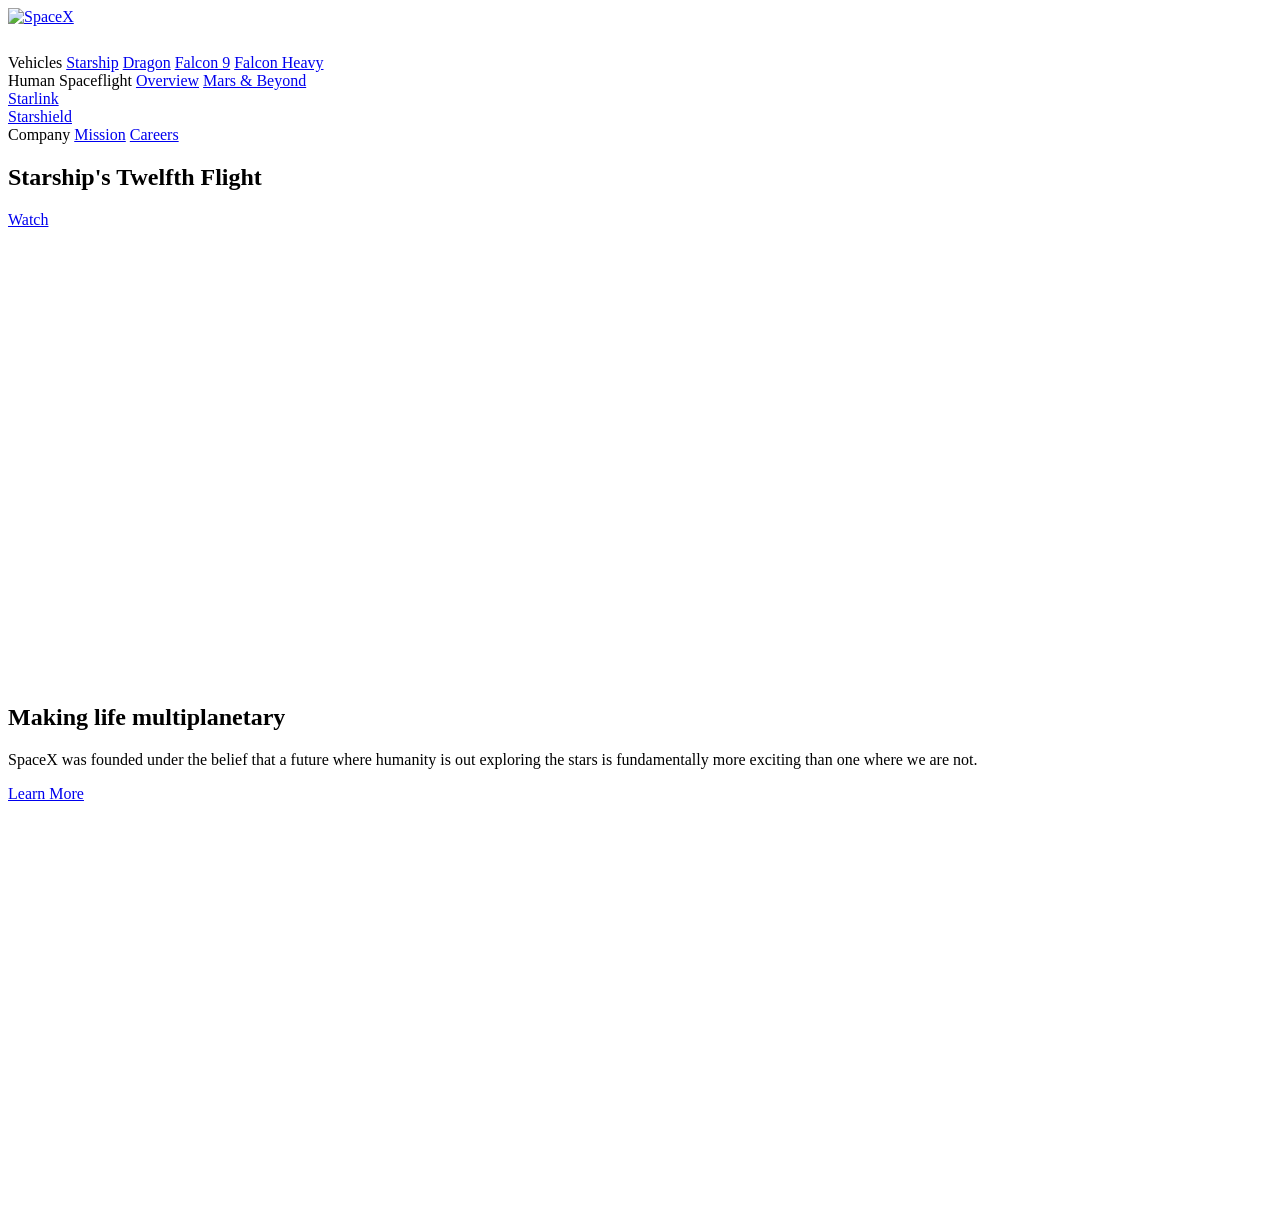
==== index.html @ 44a32586 "Make hero media full-bleed backgrounds; fix HTML structure" ====
<!DOCTYPE html>
<html lang="en">
<head>
    <meta charset="UTF-8">
    <meta name="viewport" content="width=device-width, initial-scale=1.0">
    <title>SpaceX</title>
    <!-- Linking official SpaceX CSS -->
    <link rel="stylesheet" href="https://www.spacex.com/styles.7beb78571ac01494.css">
    <style>
      /* Make section media act as full-bleed backgrounds */
      .section{ position:relative; overflow:hidden; min-height:60vh; display:block; }
      .video-wrapper, .image-wrapper{ position:absolute; inset:0; z-index:0; display:block; }
      .video-wrapper video, .image-wrapper img{ width:100%; height:100%; object-fit:cover; display:block; }
      .section-inner{ position:relative; z-index:1; }
    </style>
</head>
<body><!-- Main Overlay Navigation -->
<nav class="black-overlay">
  <div class="top-bar">
    <div class="spacex-logo">
      <a href="/"><img src="https://www.spacex.com/assets/images/logo_white.png" width="147" alt="SpaceX"></a>
    </div>
    <!-- Close Button -->
    <div class="header-button">
      <svg width="24" height="24" viewBox="0 0 24 24" fill="white"><path d="m256-200-56-56 224-224-224-224 56-56 224 224 224-224 56 56-224 224 224 224-56 56-224-224-224 224Z" transform="scale(0.025)"/></svg>
    </div>
  </div>

  <div class="nav-links">
    <!-- Vehicles Group -->
    <div class="nav-group">
      <span class="group-title">Vehicles</span>
      <a href="/vehicles/starship/">Starship</a>
      <a href="/vehicles/dragon/">Dragon</a>
      <a href="/vehicles/falcon-9/">Falcon 9</a>
      <a href="/vehicles/falcon-heavy/">Falcon Heavy</a>
    </div>

    <!-- Human Spaceflight Group -->
    <div class="nav-group">
      <span class="group-title">Human Spaceflight</span>
      <a href="/humanspaceflight/overview/">Overview</a>
      <a href="/humanspaceflight/mars/">Mars & Beyond</a>
    </div>

    <!-- Other Links -->
    <div class="menu-header"><a href="https://starlink.com">Starlink</a></div>
    <div class="menu-header"><a href="/starshield">Starshield</a></div>
    
    <!-- Company Group -->
    <div class="nav-group">
      <span class="group-title">Company</span>
      <a href="/mission/">Mission</a>
      <a href="/careers/">Careers</a>
    </div>
  </div>
</nav>

<div class="app-background">
    <app-root>
        <!-- Hero Section 1: Starship -->
        <div class="section">
            <span class="video-wrapper full-video">
                <video autoplay loop muted playsinline src="https://sxcontent9668.azureedge.us/cms-assets/assets/20260522_Starship_Flight12_web1920_v2_71d68b5ee9.mp4"></video>
            </span>
            <div class="section-inner">
                <div class="inner-left-bottom">
                    <h2 class="reveal-header">Starship's Twelfth Flight</h2>
                    <div class="reveal-button">
                        <a class="btn" href="/launches/">
                            <span class="hover"></span>
                            <span class="text">Watch</span>
                        </a>
                    </div>
                </div>
            </div>
        </div>

        <!-- Hero Section 2: Multiplanetary (Inspected uid 591) -->
        <div id="section-0" class="section">
            <span class="video-wrapper full-video">
                <video autoplay loop muted playsinline src="https://sxcontent9668.azureedge.us/cms-assets/assets/Mars_Rotation_Web_HB_d96299f9de.mp4"></video>
            </span>
            <div class="section-inner">
                <div class="hero inner-left-bottom">
                    <h2 class="reveal-header">Making life multiplanetary</h2>
                    <p class="reveal-subheader">SpaceX was founded under the belief that a future where humanity is out exploring the stars is fundamentally more exciting than one where we are not.</p>
                    <div class="reveal-button">
                        <a class="btn" href="/human-spaceflight/mars/">
                            <span class="hover"></span>
                            <span class="text">Learn More</span>
                        </a>
                    </div>
                </div>
            </div>
        </div>
    </app-root>
    </app-root>
    </div>
    </body>
</html>
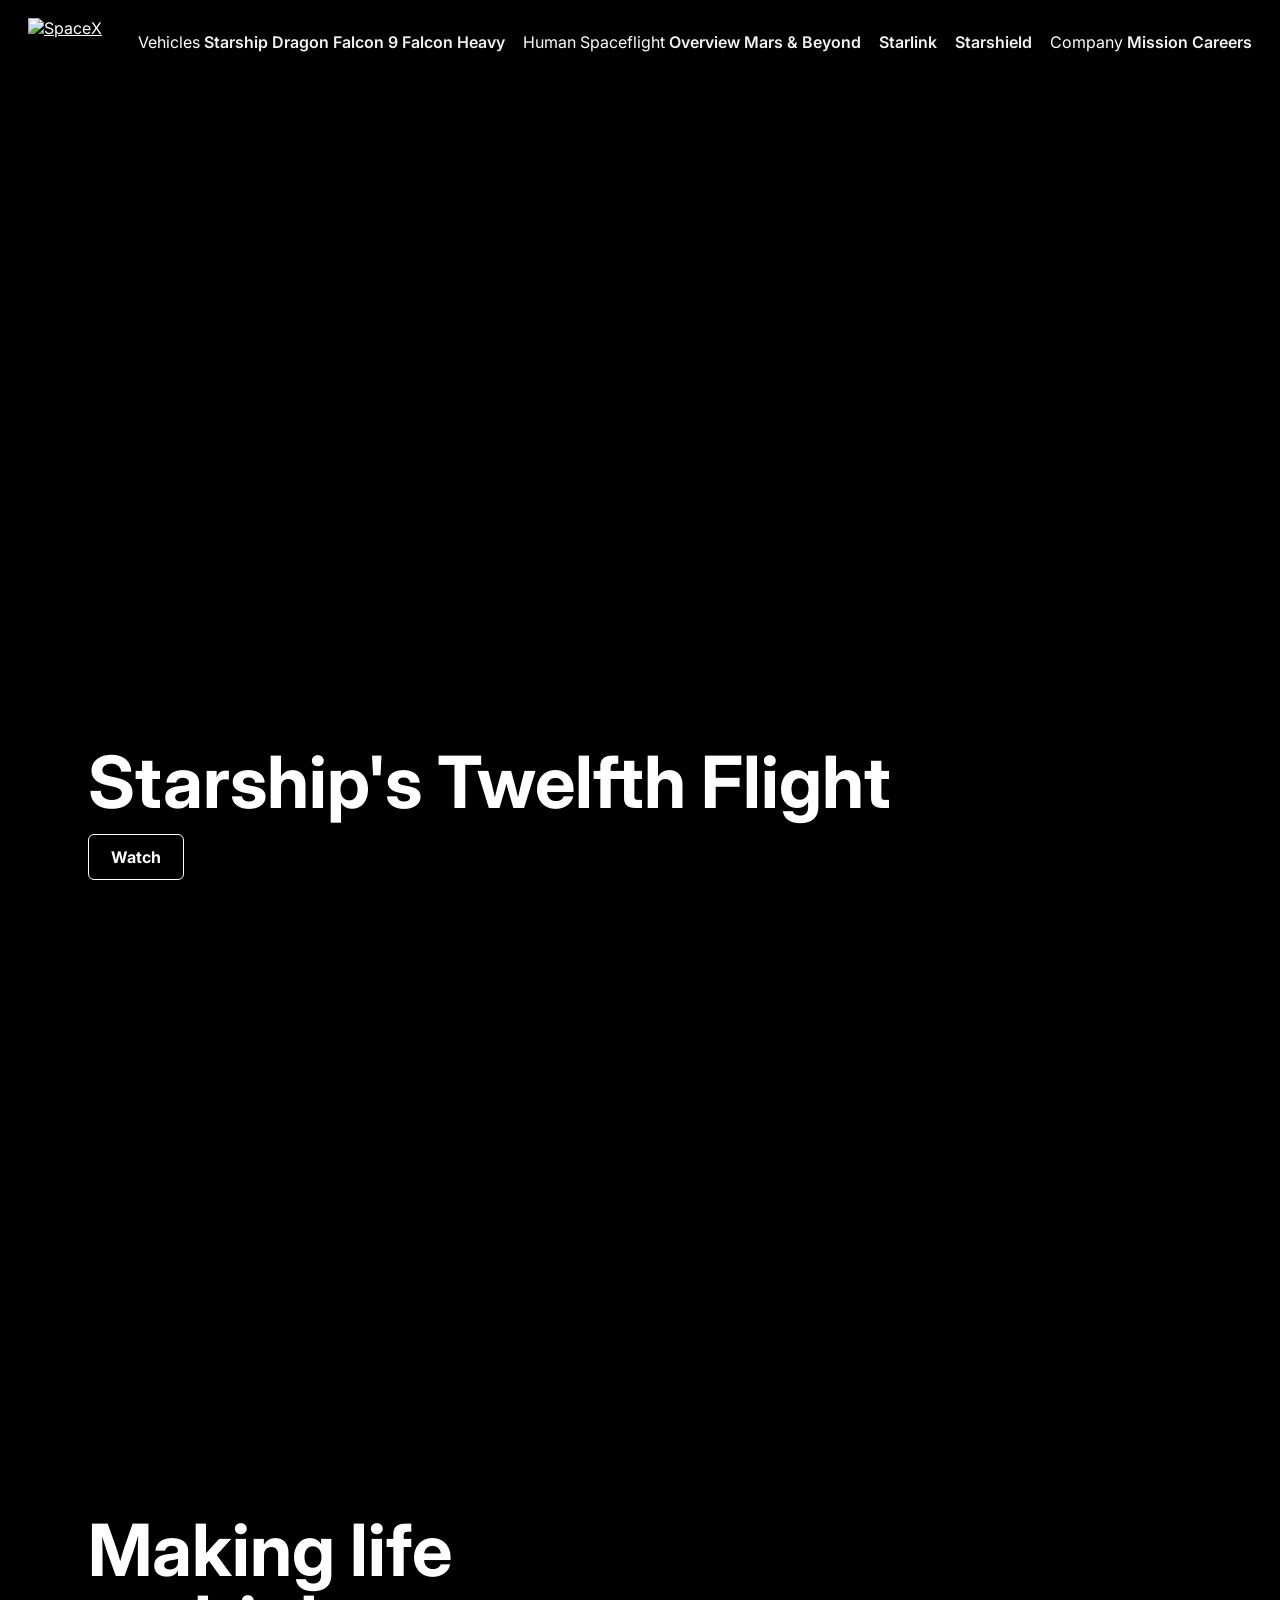
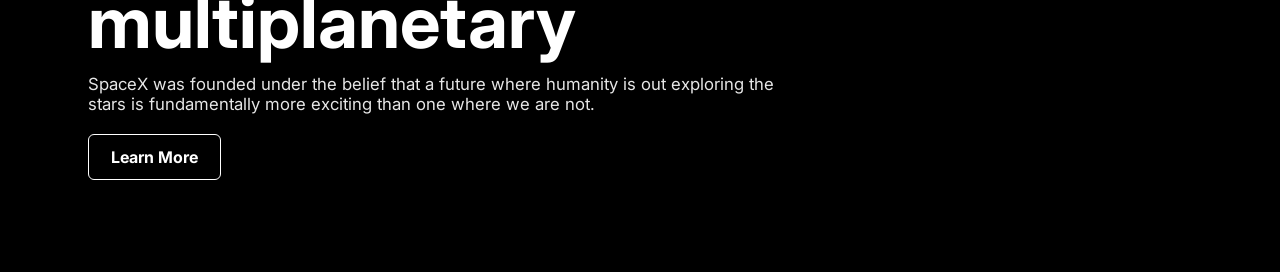
==== commit b1090e6c: "Add custom styles and hero layout; clean HTML" ====
--- a/index.html
+++ b/index.html
@@ -6,13 +6,7 @@
     <title>SpaceX</title>
     <!-- Linking official SpaceX CSS -->
     <link rel="stylesheet" href="https://www.spacex.com/styles.7beb78571ac01494.css">
-    <style>
-      /* Make section media act as full-bleed backgrounds */
-      .section{ position:relative; overflow:hidden; min-height:60vh; display:block; }
-      .video-wrapper, .image-wrapper{ position:absolute; inset:0; z-index:0; display:block; }
-      .video-wrapper video, .image-wrapper img{ width:100%; height:100%; object-fit:cover; display:block; }
-      .section-inner{ position:relative; z-index:1; }
-    </style>
+    <link rel="stylesheet" href="custom.css">
 </head>
 <body><!-- Main Overlay Navigation -->
 <nav class="black-overlay">
@@ -63,7 +57,7 @@
             <span class="video-wrapper full-video">
                 <video autoplay loop muted playsinline src="https://sxcontent9668.azureedge.us/cms-assets/assets/20260522_Starship_Flight12_web1920_v2_71d68b5ee9.mp4"></video>
             </span>
-            <div class="section-inner">
+            <div class="section-inner hero-content">
                 <div class="inner-left-bottom">
                     <h2 class="reveal-header">Starship's Twelfth Flight</h2>
                     <div class="reveal-button">
@@ -81,8 +75,8 @@
             <span class="video-wrapper full-video">
                 <video autoplay loop muted playsinline src="https://sxcontent9668.azureedge.us/cms-assets/assets/Mars_Rotation_Web_HB_d96299f9de.mp4"></video>
             </span>
-            <div class="section-inner">
-                <div class="hero inner-left-bottom">
+            <div class="section-inner hero-content">
+              <div class="hero inner-left-bottom">
                     <h2 class="reveal-header">Making life multiplanetary</h2>
                     <p class="reveal-subheader">SpaceX was founded under the belief that a future where humanity is out exploring the stars is fundamentally more exciting than one where we are not.</p>
                     <div class="reveal-button">
@@ -95,7 +89,6 @@
             </div>
         </div>
     </app-root>
-    </app-root>
     </div>
     </body>
 </html>
--- a/custom.css
+++ b/custom.css
@@ -0,0 +1,38 @@
+@import url('https://fonts.googleapis.com/css2?family=Inter:wght@300;400;600;700;900&display=swap');
+
+/* Reset and base */
+*{box-sizing:border-box;margin:0;padding:0}
+html,body{height:100%}
+body{font-family:Inter,system-ui,-apple-system,"Segoe UI",Roboto,"Helvetica Neue",Arial; color:#fff;background:#000}
+
+/* Navigation */
+nav.black-overlay{position:fixed;top:0;left:0;right:0;display:flex;justify-content:space-between;align-items:center;padding:18px 28px;background:linear-gradient(180deg, rgba(0,0,0,0.95), rgba(0,0,0,0.6));z-index:1000}
+nav .spacex-logo img{height:28px}
+nav .nav-links{display:flex;gap:18px;align-items:center}
+nav .nav-links a{color:#fff;text-decoration:none;font-weight:600;opacity:0.95}
+
+/* App spacing so content isn't hidden under nav */
+.app-background{margin-top:72px}
+
+/* Sections and media */
+.section{position:relative;min-height:100vh;display:flex;align-items:flex-end}
+.video-wrapper,.image-wrapper{position:absolute;inset:0;z-index:0}
+.video-wrapper video,.image-wrapper img{width:100%;height:100%;object-fit:cover;display:block}
+.section-inner{position:relative;z-index:2;padding:48px;max-width:980px}
+.inner-left-bottom{padding:40px;background:linear-gradient(180deg, rgba(0,0,0,0) 0%, rgba(0,0,0,0.55) 60%);}
+
+/* Typography */
+.reveal-header{font-size:clamp(2rem,6vw,4.5rem);line-height:1;color:#fff;margin-bottom:16px}
+.reveal-subheader{font-size:1.05rem;opacity:0.9;max-width:720px;margin-bottom:20px}
+
+/* Button */
+.btn{display:inline-block;padding:12px 22px;border:1px solid #fff;color:#fff;text-decoration:none;border-radius:6px;position:relative;overflow:hidden}
+.btn .hover{position:absolute;inset:0;background:rgba(255,255,255,0.06);opacity:0;transition:opacity .25s}
+.btn:hover .hover{opacity:1}
+.btn .text{position:relative;z-index:2;font-weight:700}
+
+/* Responsive */
+@media(max-width:900px){nav .nav-links{display:none}.section-inner{padding:24px}.reveal-header{font-size:2.2rem}}
+
+/* Utility */
+a{color:inherit}
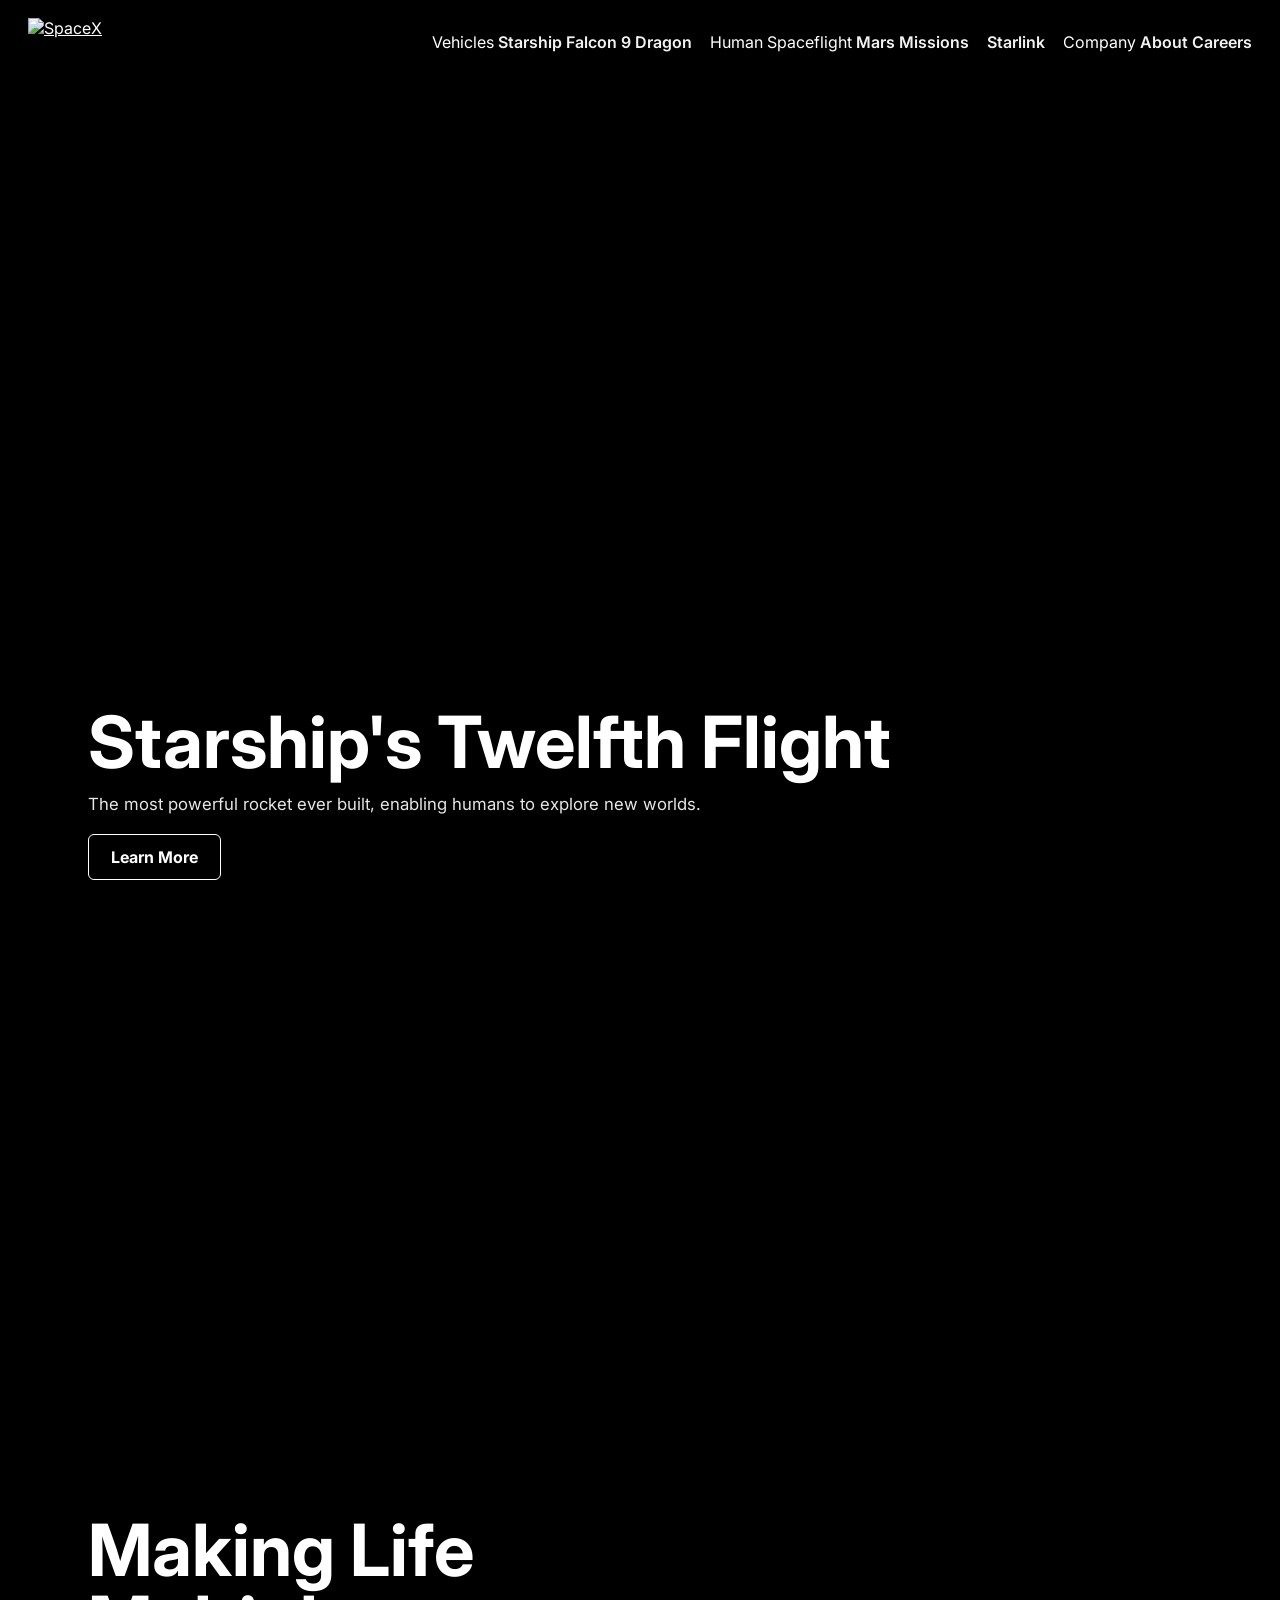
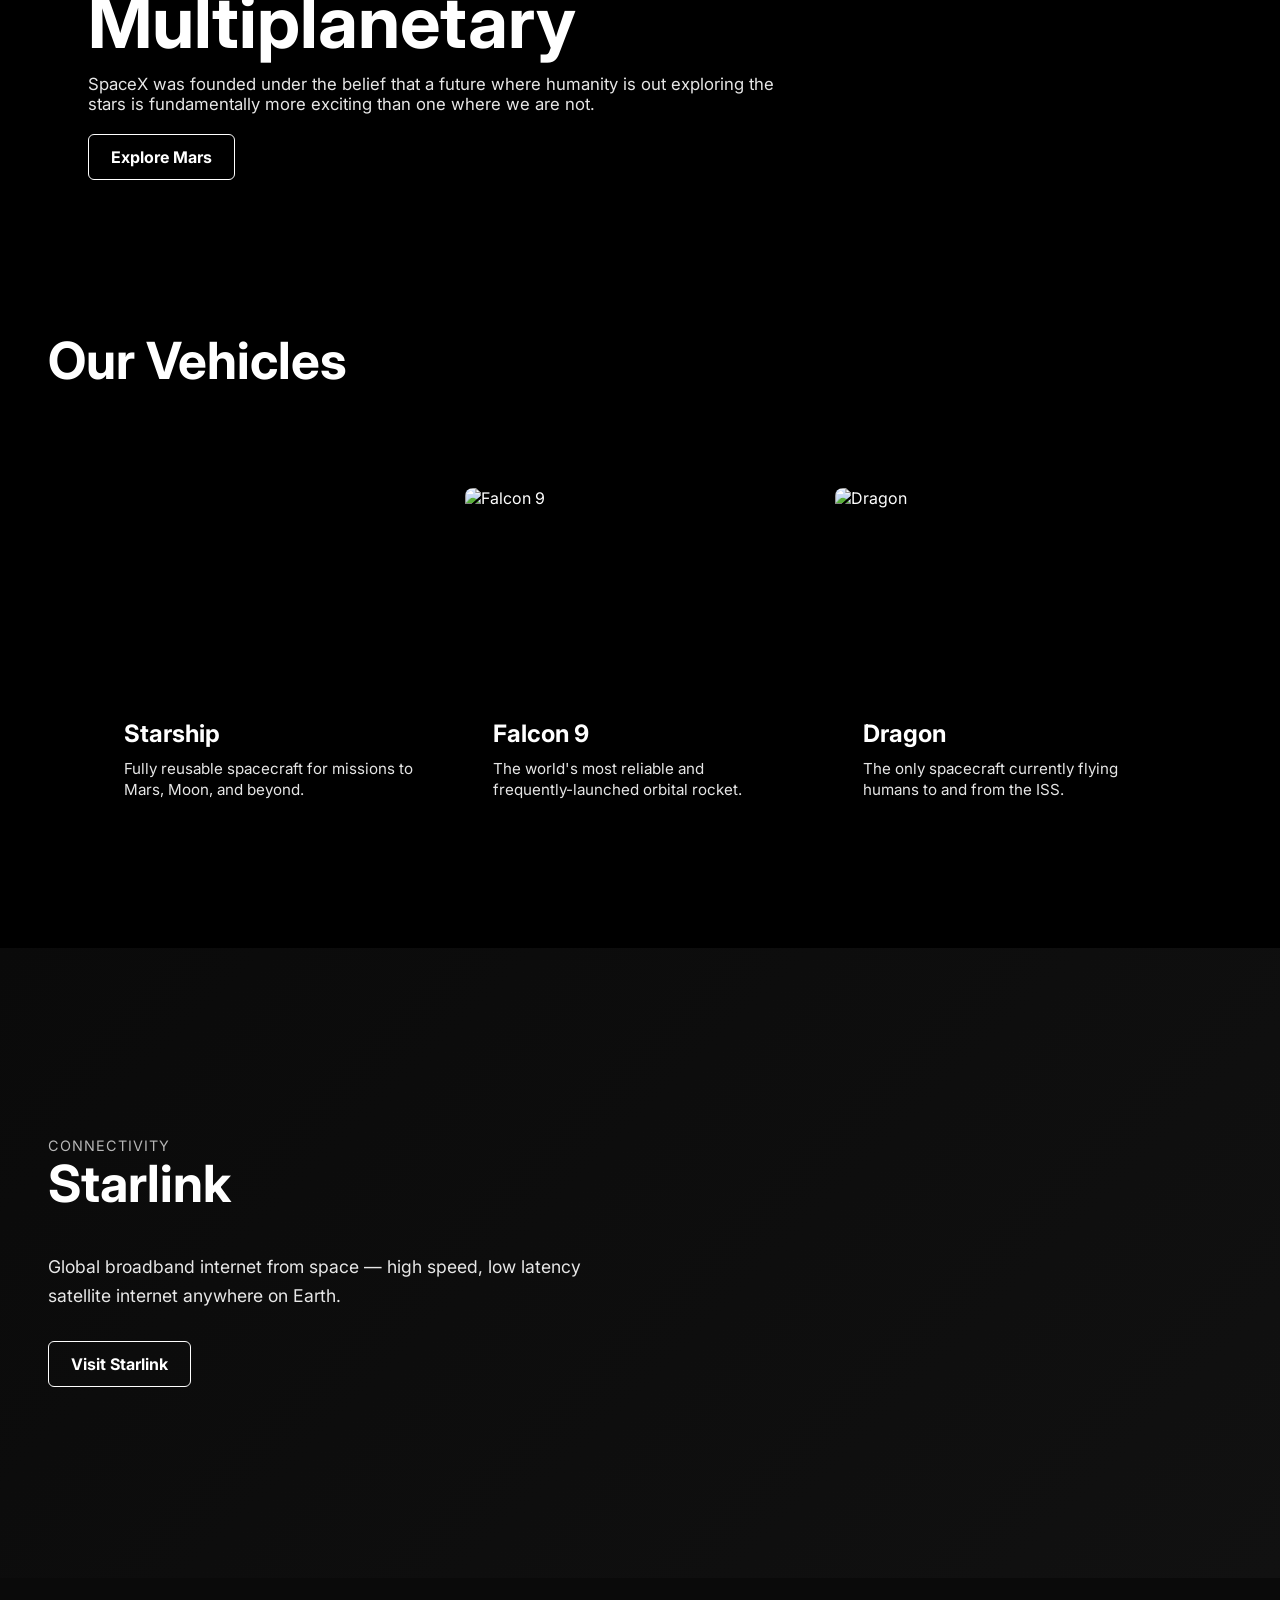
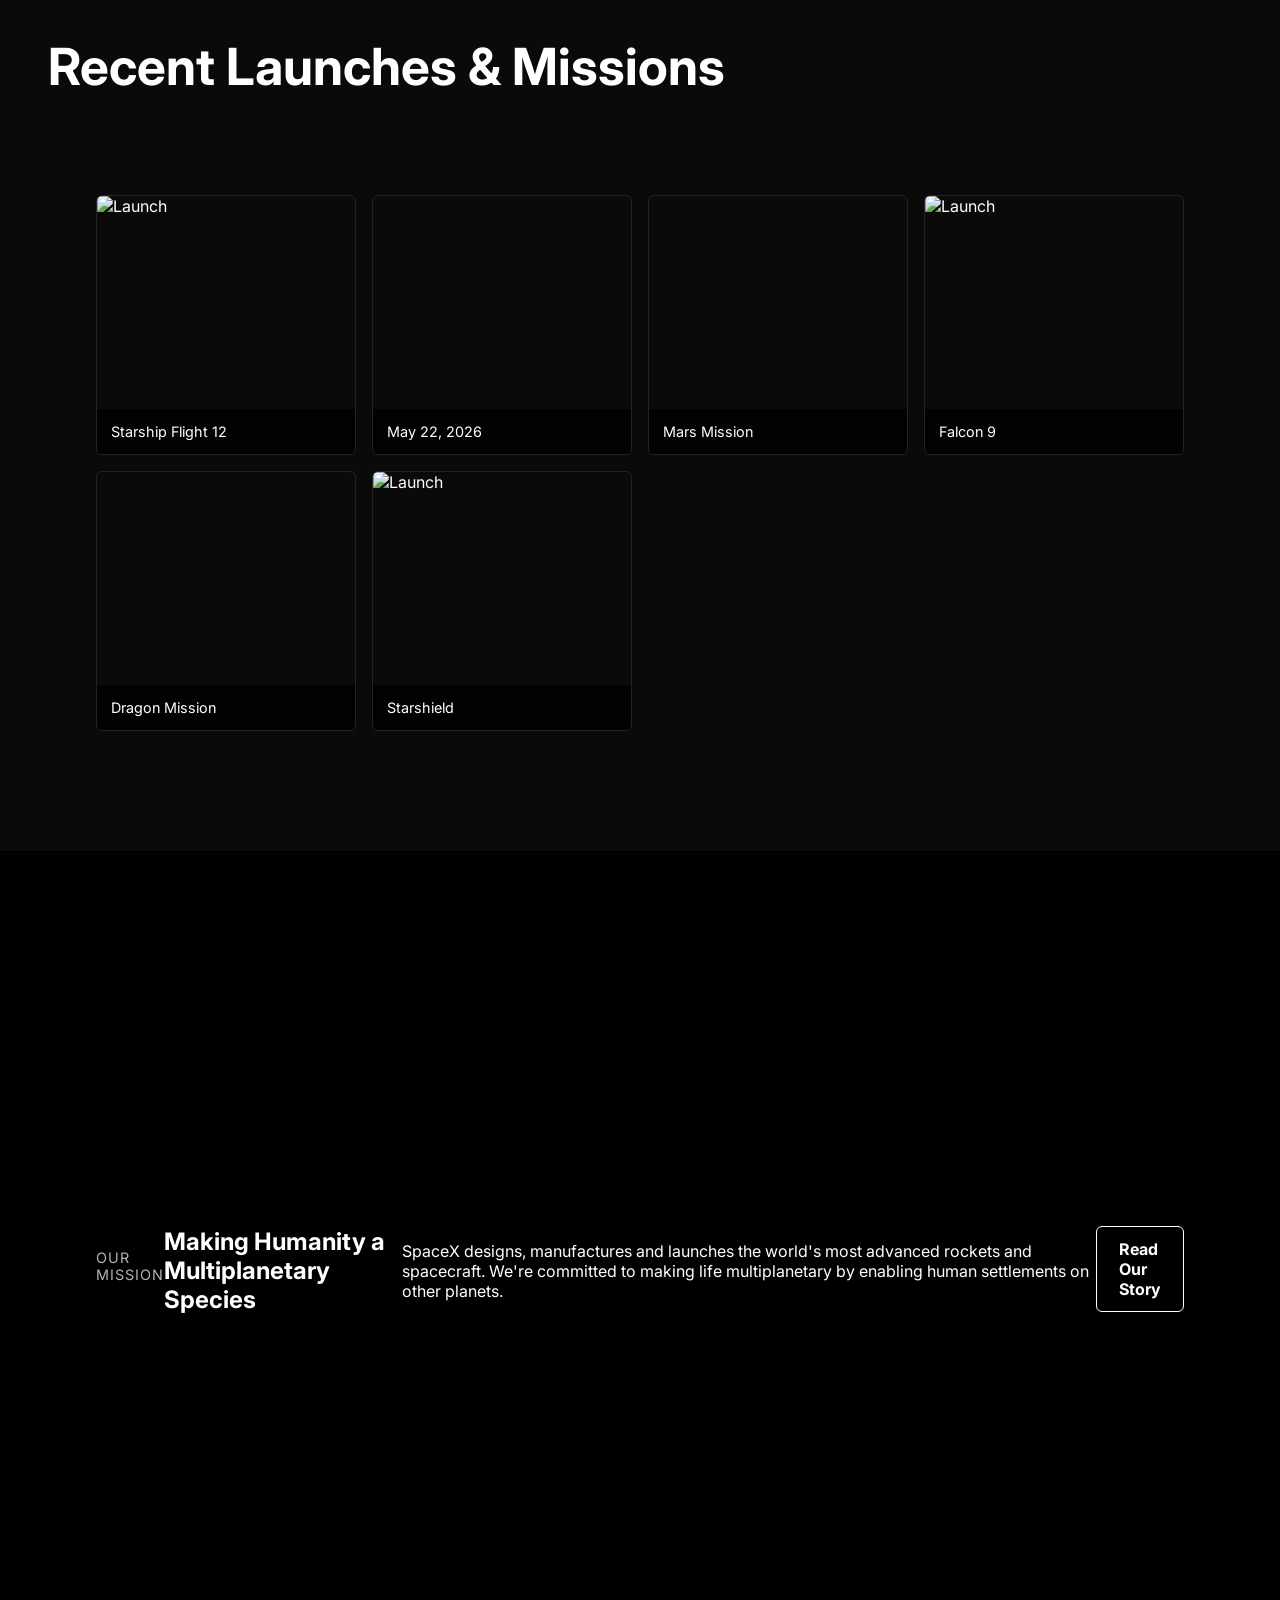
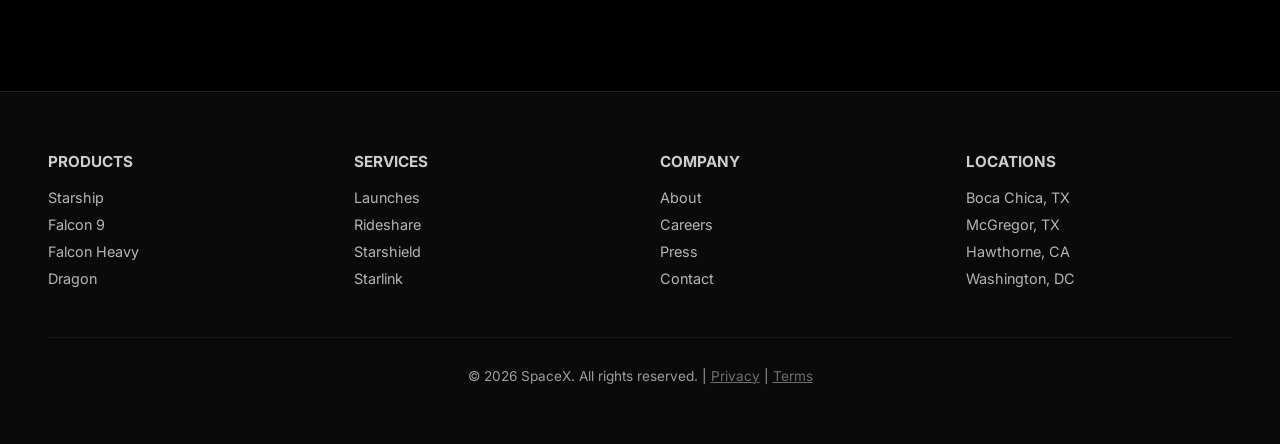
==== commit 6ba6f905: "Add full SpaceX homepage: animations, Starlink, launches, footer, responsive design" ====
--- a/index.html
+++ b/index.html
@@ -8,87 +8,215 @@
     <link rel="stylesheet" href="https://www.spacex.com/styles.7beb78571ac01494.css">
     <link rel="stylesheet" href="custom.css">
 </head>
-<body><!-- Main Overlay Navigation -->
+<body>
+<!-- Main Navigation -->
 <nav class="black-overlay">
   <div class="top-bar">
     <div class="spacex-logo">
       <a href="/"><img src="https://www.spacex.com/assets/images/logo_white.png" width="147" alt="SpaceX"></a>
     </div>
-    <!-- Close Button -->
     <div class="header-button">
       <svg width="24" height="24" viewBox="0 0 24 24" fill="white"><path d="m256-200-56-56 224-224-224-224 56-56 224 224 224-224 56 56-224 224 224 224-56 56-224-224-224 224Z" transform="scale(0.025)"/></svg>
     </div>
   </div>
-
   <div class="nav-links">
-    <!-- Vehicles Group -->
     <div class="nav-group">
       <span class="group-title">Vehicles</span>
-      <a href="/vehicles/starship/">Starship</a>
-      <a href="/vehicles/dragon/">Dragon</a>
-      <a href="/vehicles/falcon-9/">Falcon 9</a>
-      <a href="/vehicles/falcon-heavy/">Falcon Heavy</a>
-    </div>
-
-    <!-- Human Spaceflight Group -->
+      <a href="#starship">Starship</a>
+      <a href="#falcon9">Falcon 9</a>
+      <a href="#dragon">Dragon</a>
+    </div>
     <div class="nav-group">
       <span class="group-title">Human Spaceflight</span>
-      <a href="/humanspaceflight/overview/">Overview</a>
-      <a href="/humanspaceflight/mars/">Mars & Beyond</a>
-    </div>
-
-    <!-- Other Links -->
+      <a href="#mars">Mars</a>
+      <a href="#missions">Missions</a>
+    </div>
     <div class="menu-header"><a href="https://starlink.com">Starlink</a></div>
-    <div class="menu-header"><a href="/starshield">Starshield</a></div>
-    
-    <!-- Company Group -->
     <div class="nav-group">
       <span class="group-title">Company</span>
-      <a href="/mission/">Mission</a>
-      <a href="/careers/">Careers</a>
+      <a href="#about">About</a>
+      <a href="#careers">Careers</a>
     </div>
   </div>
 </nav>
 
 <div class="app-background">
-    <app-root>
-        <!-- Hero Section 1: Starship -->
-        <div class="section">
-            <span class="video-wrapper full-video">
-                <video autoplay loop muted playsinline src="https://sxcontent9668.azureedge.us/cms-assets/assets/20260522_Starship_Flight12_web1920_v2_71d68b5ee9.mp4"></video>
-            </span>
-            <div class="section-inner hero-content">
-                <div class="inner-left-bottom">
-                    <h2 class="reveal-header">Starship's Twelfth Flight</h2>
-                    <div class="reveal-button">
-                        <a class="btn" href="/launches/">
-                            <span class="hover"></span>
-                            <span class="text">Watch</span>
-                        </a>
-                    </div>
-                </div>
-            </div>
-        </div>
-
-        <!-- Hero Section 2: Multiplanetary (Inspected uid 591) -->
-        <div id="section-0" class="section">
-            <span class="video-wrapper full-video">
-                <video autoplay loop muted playsinline src="https://sxcontent9668.azureedge.us/cms-assets/assets/Mars_Rotation_Web_HB_d96299f9de.mp4"></video>
-            </span>
-            <div class="section-inner hero-content">
-              <div class="hero inner-left-bottom">
-                    <h2 class="reveal-header">Making life multiplanetary</h2>
-                    <p class="reveal-subheader">SpaceX was founded under the belief that a future where humanity is out exploring the stars is fundamentally more exciting than one where we are not.</p>
-                    <div class="reveal-button">
-                        <a class="btn" href="/human-spaceflight/mars/">
-                            <span class="hover"></span>
-                            <span class="text">Learn More</span>
-                        </a>
-                    </div>
-                </div>
-            </div>
-        </div>
-    </app-root>
-    </div>
-    </body>
+    <!-- Hero Section 1: Starship -->
+    <section class="section">
+        <span class="video-wrapper full-video">
+            <video autoplay loop muted playsinline src="https://sxcontent9668.azureedge.us/cms-assets/assets/20260522_Starship_Flight12_web1920_v2_71d68b5ee9.mp4"></video>
+        </span>
+        <div class="section-inner hero-content slide-up">
+            <div class="inner-left-bottom">
+                <h2 class="reveal-header">Starship's Twelfth Flight</h2>
+                <p class="reveal-subheader">The most powerful rocket ever built, enabling humans to explore new worlds.</p>
+                <div class="reveal-button">
+                    <a class="btn" href="#starship">
+                        <span class="hover"></span>
+                        <span class="text">Learn More</span>
+                    </a>
+                </div>
+            </div>
+        </div>
+    </section>
+
+    <!-- Hero Section 2: Multiplanetary -->
+    <section class="section">
+        <span class="video-wrapper full-video">
+            <video autoplay loop muted playsinline src="https://sxcontent9668.azureedge.us/cms-assets/assets/Mars_Rotation_Web_HB_d96299f9de.mp4"></video>
+        </span>
+        <div class="section-inner hero-content slide-up">
+            <div class="inner-left-bottom">
+                <h2 class="reveal-header">Making Life Multiplanetary</h2>
+                <p class="reveal-subheader">SpaceX was founded under the belief that a future where humanity is out exploring the stars is fundamentally more exciting than one where we are not.</p>
+                <div class="reveal-button">
+                    <a class="btn" href="#mars">
+                        <span class="hover"></span>
+                        <span class="text">Explore Mars</span>
+                    </a>
+                </div>
+            </div>
+        </div>
+    </section>
+
+    <!-- Vehicles Section -->
+    <section style="padding:60px 48px;background:#000">
+        <div style="max-width:1400px;margin:0 auto">
+            <h2 class="section-title slide-up">Our Vehicles</h2>
+            <div class="cards">
+                <article class="card fade-in">
+                    <div class="card-media">
+                        <video autoplay loop muted playsinline src="https://sxcontent9668.azureedge.us/cms-assets/assets/20260522_Starship_Flight12_web1920_v2_71d68b5ee9.mp4"></video>
+                    </div>
+                    <div class="card-body">
+                        <h3>Starship</h3>
+                        <p>Fully reusable spacecraft for missions to Mars, Moon, and beyond.</p>
+                    </div>
+                </article>
+
+                <article class="card fade-in">
+                    <div class="card-media">
+                        <img src="https://www.spacex.com/assets/images/logo_white.png" alt="Falcon 9"/>
+                    </div>
+                    <div class="card-body">
+                        <h3>Falcon 9</h3>
+                        <p>The world's most reliable and frequently-launched orbital rocket.</p>
+                    </div>
+                </article>
+
+                <article class="card fade-in">
+                    <div class="card-media">
+                        <img src="https://www.spacex.com/assets/images/logo_white.png" alt="Dragon"/>
+                    </div>
+                    <div class="card-body">
+                        <h3>Dragon</h3>
+                        <p>The only spacecraft currently flying humans to and from the ISS.</p>
+                    </div>
+                </article>
+            </div>
+        </div>
+    </section>
+
+    <!-- Starlink Section -->
+    <section id="starlink" style="position:relative;min-height:70vh;display:flex;align-items:center;padding:60px 48px;background:linear-gradient(135deg, #0a0a0a 0%, #111 100%)">
+        <video style="position:absolute;inset:0;width:100%;height:100%;object-fit:cover;opacity:0.3;z-index:0" autoplay loop muted playsinline src="https://sxcontent9668.azureedge.us/cms-assets/assets/Mars_Rotation_Web_HB_d96299f9de.mp4"></video>
+        <div style="max-width:700px;z-index:2;position:relative">
+            <span class="section-label slide-in">Connectivity</span>
+            <h2 class="section-title slide-up">Starlink</h2>
+            <p style="font-size:1.1rem;opacity:0.9;margin-bottom:30px;line-height:1.7;max-width:600px">Global broadband internet from space — high speed, low latency satellite internet anywhere on Earth.</p>
+            <a class="btn" href="https://starlink.com">
+                <span class="hover"></span>
+                <span class="text">Visit Starlink</span>
+            </a>
+        </div>
+    </section>
+
+    <!-- Latest Launches Section -->
+    <section id="launches" style="padding:60px 48px;background:#0a0a0a">
+        <div style="max-width:1400px;margin:0 auto">
+            <h2 class="section-title slide-up">Recent Launches & Missions</h2>
+            <div class="launches-grid">
+                <div class="launch-item fade-in">
+                    <img src="https://www.spacex.com/assets/images/logo_white.png" alt="Launch"/>
+                    <div class="launch-date">Starship Flight 12</div>
+                </div>
+                <div class="launch-item fade-in">
+                    <video autoplay loop muted playsinline src="https://sxcontent9668.azureedge.us/cms-assets/assets/20260522_Starship_Flight12_web1920_v2_71d68b5ee9.mp4"></video>
+                    <div class="launch-date">May 22, 2026</div>
+                </div>
+                <div class="launch-item fade-in">
+                    <video autoplay loop muted playsinline src="https://sxcontent9668.azureedge.us/cms-assets/assets/Mars_Rotation_Web_HB_d96299f9de.mp4"></video>
+                    <div class="launch-date">Mars Mission</div>
+                </div>
+                <div class="launch-item fade-in">
+                    <img src="https://www.spacex.com/assets/images/logo_white.png" alt="Launch"/>
+                    <div class="launch-date">Falcon 9</div>
+                </div>
+                <div class="launch-item fade-in">
+                    <video autoplay loop muted playsinline src="https://sxcontent9668.azureedge.us/cms-assets/assets/20260522_Starship_Flight12_web1920_v2_71d68b5ee9.mp4"></video>
+                    <div class="launch-date">Dragon Mission</div>
+                </div>
+                <div class="launch-item fade-in">
+                    <img src="https://www.spacex.com/assets/images/logo_white.png" alt="Launch"/>
+                    <div class="launch-date">Starshield</div>
+                </div>
+            </div>
+        </div>
+    </section>
+
+    <!-- Mission Section -->
+    <section id="mission" class="featured" style="background:url('https://sxcontent9668.azureedge.us/cms-assets/assets/Mars_Rotation_Web_HB_d96299f9de.mp4') center/cover no-repeat">
+        <video style="position:absolute;inset:0;width:100%;height:100%;object-fit:cover;opacity:0.4;z-index:0" autoplay loop muted playsinline src="https://sxcontent9668.azureedge.us/cms-assets/assets/Mars_Rotation_Web_HB_d96299f9de.mp4"></video>
+        <div class="featured .content slide-up">
+            <span class="section-label">Our Mission</span>
+            <h2>Making Humanity a Multiplanetary Species</h2>
+            <p>SpaceX designs, manufactures and launches the world's most advanced rockets and spacecraft. We're committed to making life multiplanetary by enabling human settlements on other planets.</p>
+            <div class="reveal-button">
+                <a class="btn" href="#mission">
+                    <span class="hover"></span>
+                    <span class="text">Read Our Story</span>
+                </a>
+            </div>
+        </div>
+    </section>
+
+    <!-- Footer -->
+    <footer>
+        <div class="footer-grid">
+            <div class="footer-section">
+                <h4>Products</h4>
+                <a href="#starship">Starship</a>
+                <a href="#falcon9">Falcon 9</a>
+                <a href="#falcon-heavy">Falcon Heavy</a>
+                <a href="#dragon">Dragon</a>
+            </div>
+            <div class="footer-section">
+                <h4>Services</h4>
+                <a href="#launches">Launches</a>
+                <a href="#rideshare">Rideshare</a>
+                <a href="#starshield">Starshield</a>
+                <a href="https://starlink.com">Starlink</a>
+            </div>
+            <div class="footer-section">
+                <h4>Company</h4>
+                <a href="#about">About</a>
+                <a href="#careers">Careers</a>
+                <a href="#press">Press</a>
+                <a href="#contact">Contact</a>
+            </div>
+            <div class="footer-section">
+                <h4>Locations</h4>
+                <a href="#">Boca Chica, TX</a>
+                <a href="#">McGregor, TX</a>
+                <a href="#">Hawthorne, CA</a>
+                <a href="#">Washington, DC</a>
+            </div>
+        </div>
+        <div class="footer-bottom">
+            <p>&copy; 2026 SpaceX. All rights reserved. | <a href="#" style="opacity:0.7">Privacy</a> | <a href="#" style="opacity:0.7">Terms</a></p>
+        </div>
+    </footer>
+
+</div>
+</body>
 </html>
--- a/custom.css
+++ b/custom.css
@@ -36,3 +36,62 @@
 
 /* Utility */
 a{color:inherit}
+
+/* Animations */
+@keyframes fadeIn{from{opacity:0}to{opacity:1}}
+@keyframes slideUp{from{opacity:0;transform:translateY(30px)}to{opacity:1;transform:translateY(0)}}
+@keyframes slideIn{from{opacity:0;transform:translateX(-30px)}to{opacity:1;transform:translateX(0)}}
+.fade-in{animation:fadeIn .6s ease-out}
+.slide-up{animation:slideUp .8s ease-out}
+.slide-in{animation:slideIn .8s ease-out}
+
+/* Cards grid for main sections */
+.cards{display:grid;grid-template-columns:repeat(auto-fit,minmax(280px,1fr));gap:20px;padding:60px 48px;background:#000}
+.card{position:relative;overflow:hidden;border-radius:8px;min-height:340px;display:flex;align-items:flex-end;transition:transform .3s,box-shadow .3s;cursor:pointer}
+.card:hover{transform:translateY(-8px);box-shadow:0 12px 40px rgba(255,255,255,0.1)}
+.card .card-media{position:absolute;inset:0;z-index:0}
+.card .card-media video,.card .card-media img{width:100%;height:100%;object-fit:cover;display:block}
+.card .card-body{position:relative;z-index:2;padding:28px;background:linear-gradient(180deg, rgba(0,0,0,0) 0%, rgba(0,0,0,0.7) 50%);}
+.card h3{font-size:1.5rem;margin-bottom:10px;font-weight:700}
+.card p{font-size:0.95rem;opacity:0.9;line-height:1.4}
+
+/* Section styling */
+.section-label{font-size:0.9rem;opacity:0.7;text-transform:uppercase;letter-spacing:1px;margin-bottom:10px}
+.section-title{font-size:clamp(1.8rem,5vw,3.2rem);margin-bottom:40px;font-weight:700;line-height:1.1}
+
+/* Latest launches grid */
+.launches-grid{display:grid;grid-template-columns:repeat(auto-fit,minmax(240px,1fr));gap:16px;padding:60px 48px;background:#0a0a0a}
+.launch-item{aspect-ratio:1;position:relative;overflow:hidden;border-radius:6px;border:1px solid rgba(255,255,255,0.1)}
+.launch-item img,.launch-item video{width:100%;height:100%;object-fit:cover}
+.launch-date{position:absolute;bottom:0;left:0;right:0;background:rgba(0,0,0,0.8);padding:14px;font-size:0.9rem}
+
+/* Featured section */
+.featured{position:relative;min-height:80vh;display:flex;align-items:center;padding:60px 48px}
+.featured .content{max-width:600px;z-index:2;position:relative}
+.featured .content h2{font-size:clamp(2rem,6vw,3.5rem);margin-bottom:20px}
+.featured .content p{font-size:1.05rem;opacity:0.85;margin-bottom:30px;line-height:1.6}
+
+/* Footer */
+footer{background:#0a0a0a;padding:60px 48px;border-top:1px solid rgba(255,255,255,0.1)}
+footer .footer-grid{display:grid;grid-template-columns:repeat(auto-fit,minmax(200px,1fr));gap:40px;margin-bottom:40px}
+footer .footer-section h4{font-size:0.95rem;font-weight:700;margin-bottom:18px;text-transform:uppercase;opacity:0.8}
+footer .footer-section a{display:block;margin-bottom:10px;font-size:0.9rem;opacity:0.7;text-decoration:none;transition:opacity .2s}
+footer .footer-section a:hover{opacity:1}
+.footer-bottom{border-top:1px solid rgba(255,255,255,0.1);padding-top:30px;text-align:center;opacity:0.6;font-size:0.85rem}
+
+/* Responsive */
+@media(max-width:900px){
+  .cards,.launches-grid{padding:40px 24px;gap:14px}
+  .card{min-height:280px}
+  .featured{padding:40px 24px}
+  .section-title{font-size:2rem}
+  nav .nav-links{display:none}
+}
+
+@media(max-width:600px){
+  .cards,.launches-grid,.featured{padding:28px 16px}
+  .card{min-height:200px}
+  .section-title{font-size:1.6rem}
+  .reveal-header{font-size:1.8rem}
+  footer .footer-grid{grid-template-columns:repeat(2,1fr);gap:20px}
+}
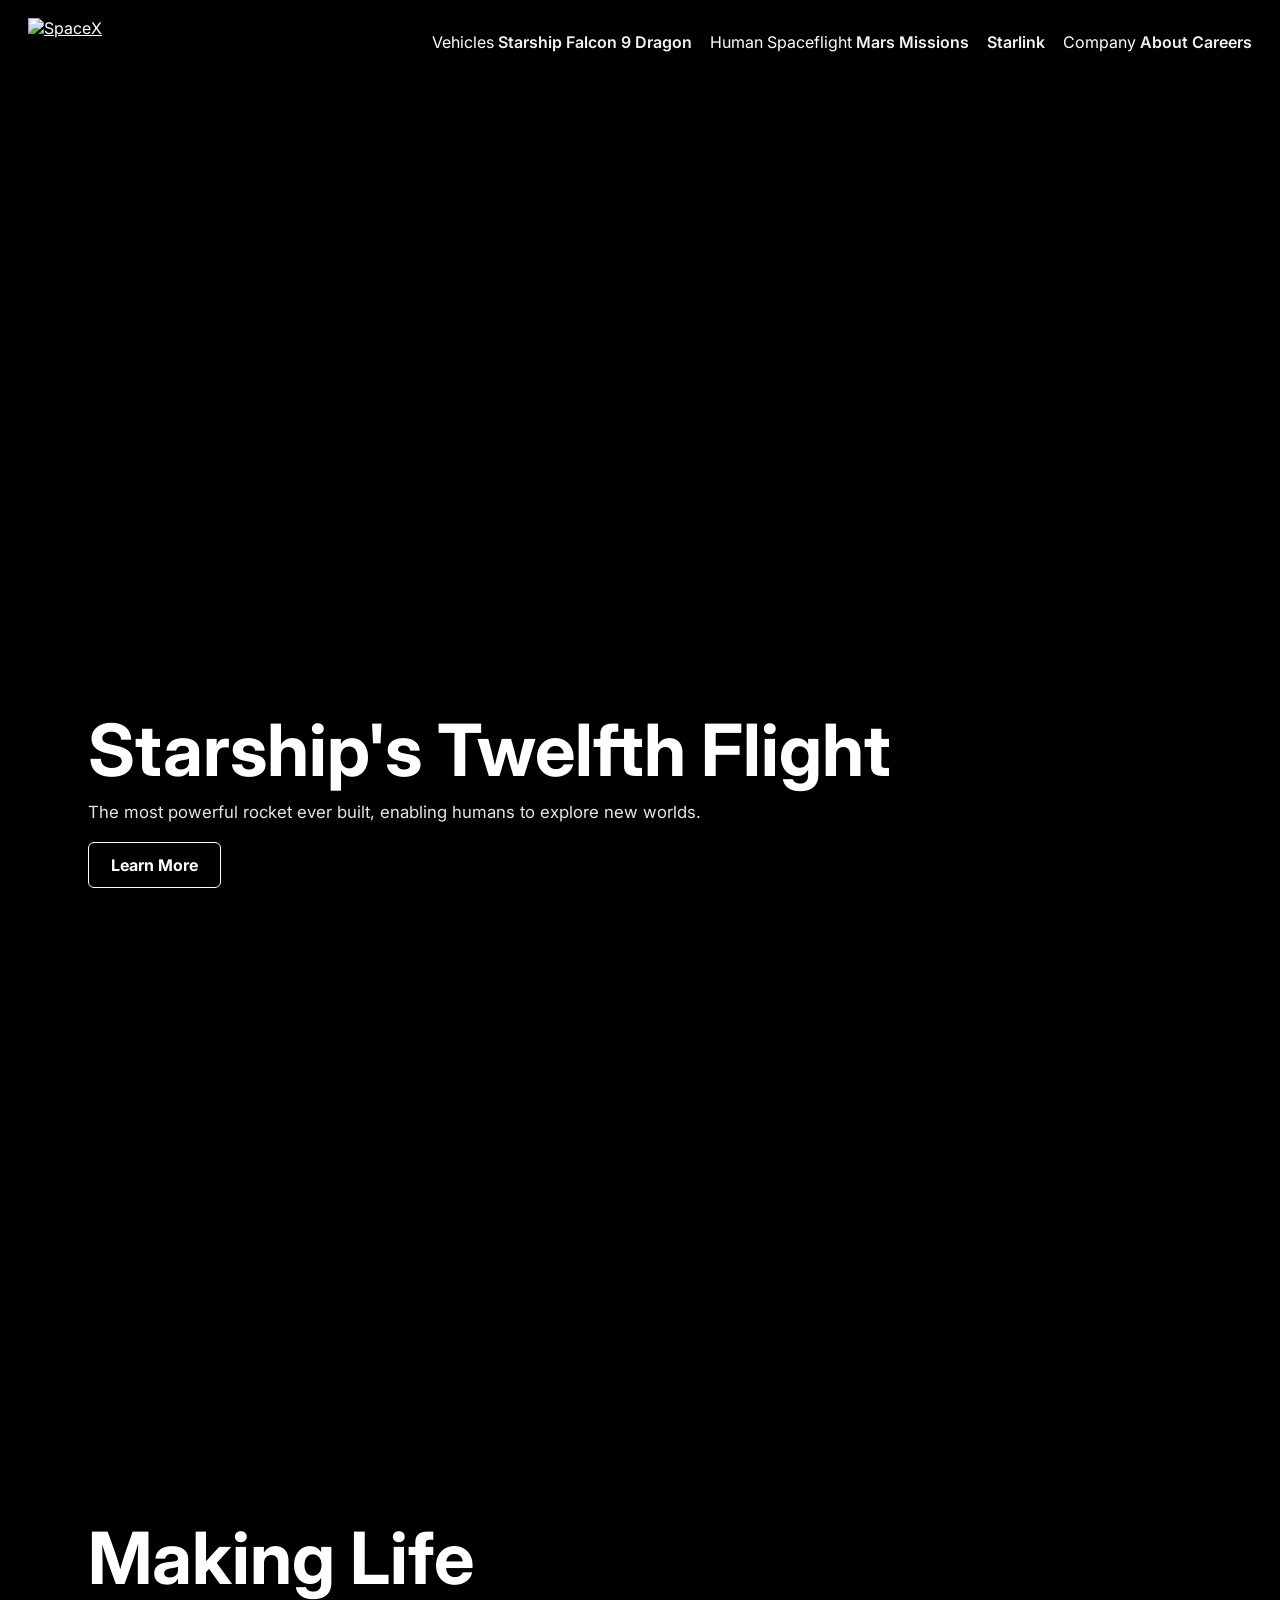
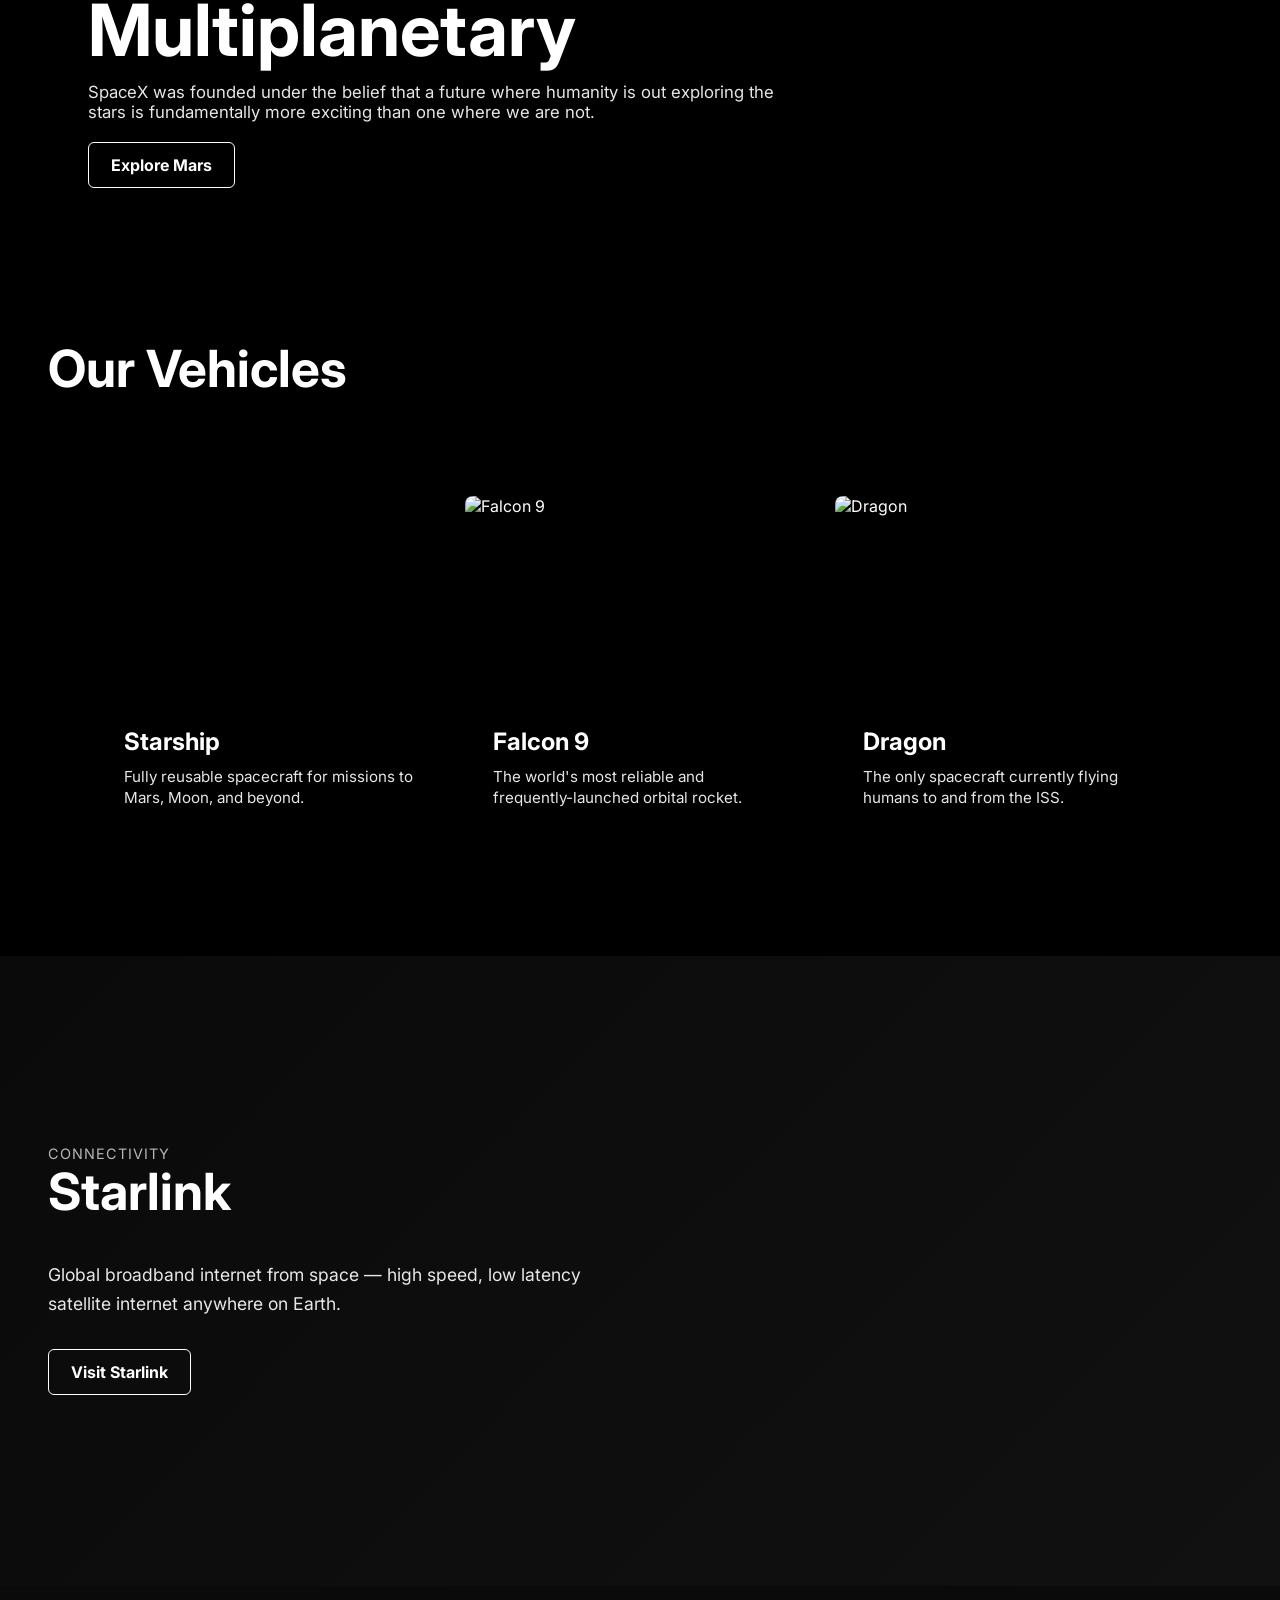
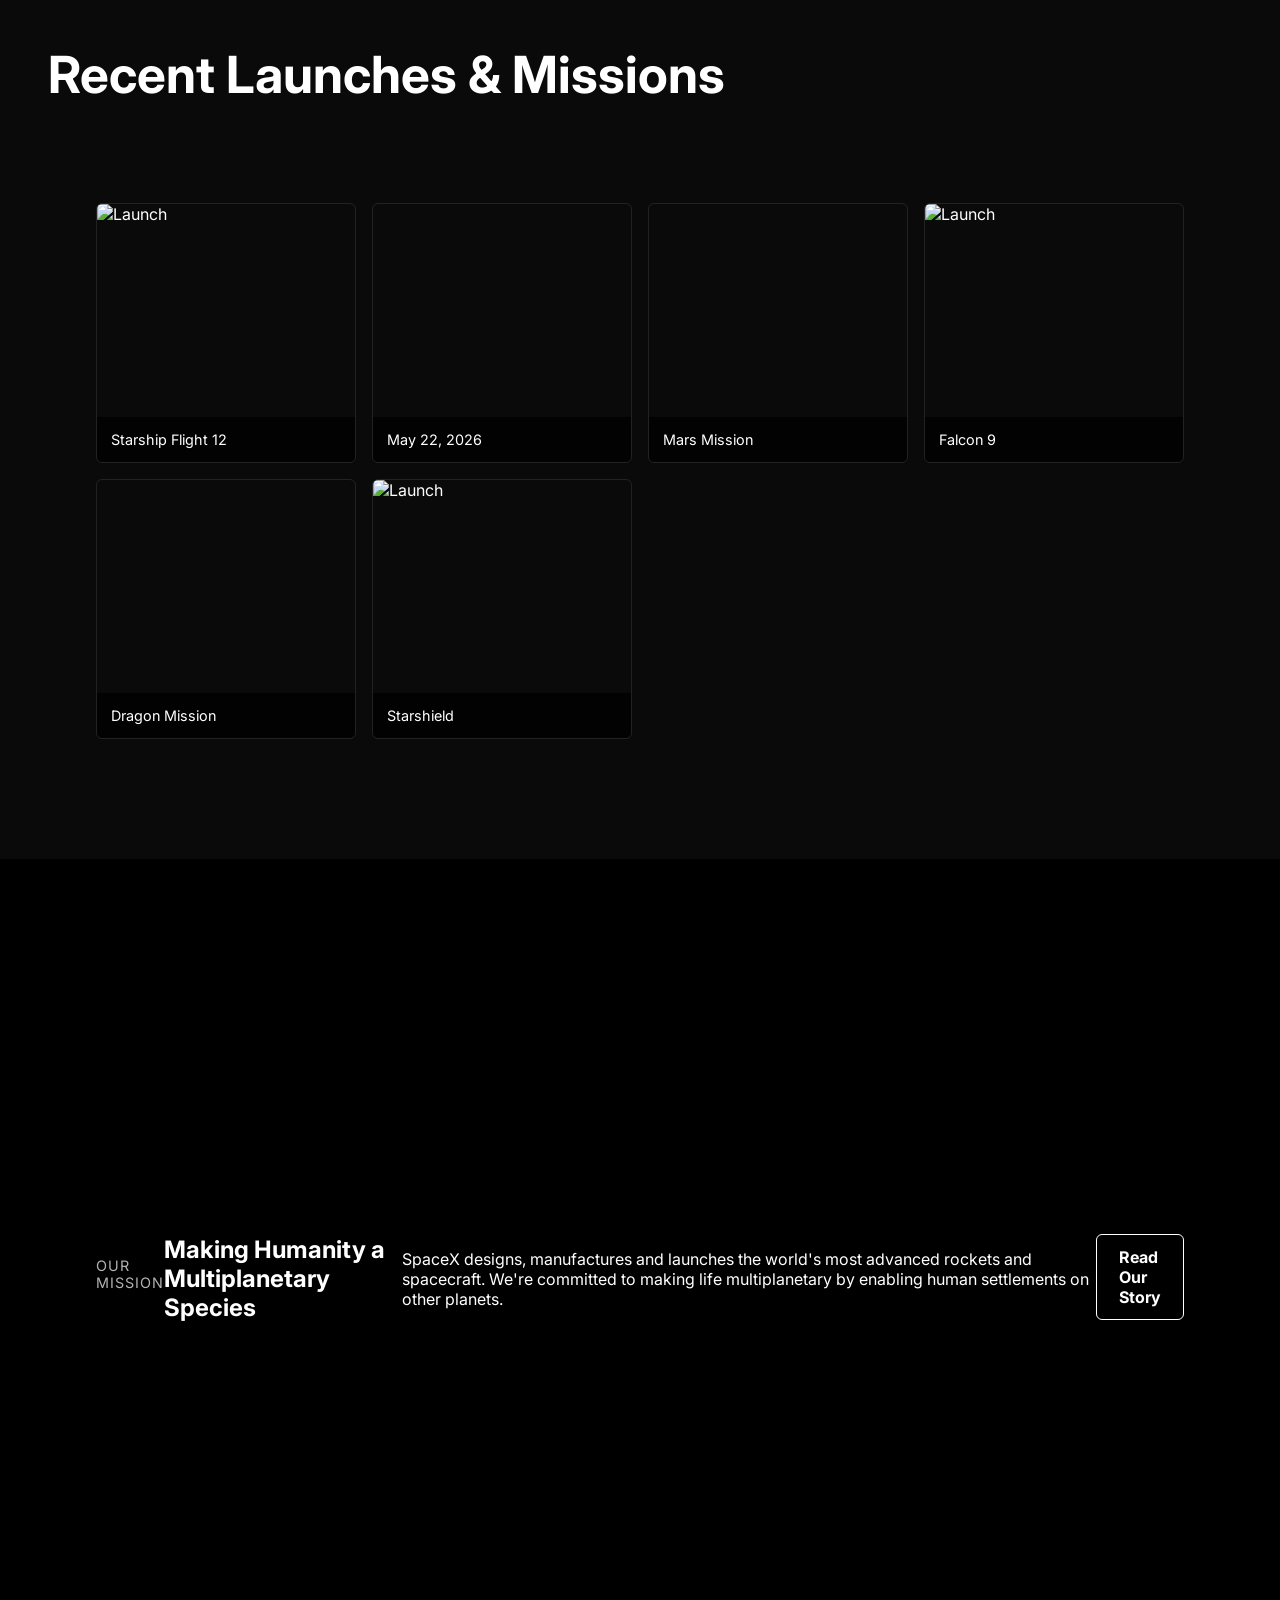
==== commit 87a5ede3: "Remove footer; polish navigation styling (backdrop blur + shadow)" ====
--- a/index.html
+++ b/index.html
@@ -180,43 +180,7 @@
         </div>
     </section>
 
-    <!-- Footer -->
-    <footer>
-        <div class="footer-grid">
-            <div class="footer-section">
-                <h4>Products</h4>
-                <a href="#starship">Starship</a>
-                <a href="#falcon9">Falcon 9</a>
-                <a href="#falcon-heavy">Falcon Heavy</a>
-                <a href="#dragon">Dragon</a>
-            </div>
-            <div class="footer-section">
-                <h4>Services</h4>
-                <a href="#launches">Launches</a>
-                <a href="#rideshare">Rideshare</a>
-                <a href="#starshield">Starshield</a>
-                <a href="https://starlink.com">Starlink</a>
-            </div>
-            <div class="footer-section">
-                <h4>Company</h4>
-                <a href="#about">About</a>
-                <a href="#careers">Careers</a>
-                <a href="#press">Press</a>
-                <a href="#contact">Contact</a>
-            </div>
-            <div class="footer-section">
-                <h4>Locations</h4>
-                <a href="#">Boca Chica, TX</a>
-                <a href="#">McGregor, TX</a>
-                <a href="#">Hawthorne, CA</a>
-                <a href="#">Washington, DC</a>
-            </div>
-        </div>
-        <div class="footer-bottom">
-            <p>&copy; 2026 SpaceX. All rights reserved. | <a href="#" style="opacity:0.7">Privacy</a> | <a href="#" style="opacity:0.7">Terms</a></p>
-        </div>
-    </footer>
-
+    
 </div>
 </body>
 </html>
--- a/custom.css
+++ b/custom.css
@@ -12,7 +12,10 @@
 nav .nav-links a{color:#fff;text-decoration:none;font-weight:600;opacity:0.95}
 
 /* App spacing so content isn't hidden under nav */
-.app-background{margin-top:72px}
+.app-background{margin-top:80px}
+
+/* Make navigation visually stick and readable on scroll */
+nav.black-overlay{backdrop-filter:blur(6px);box-shadow:0 4px 18px rgba(0,0,0,0.45)}
 
 /* Sections and media */
 .section{position:relative;min-height:100vh;display:flex;align-items:flex-end}
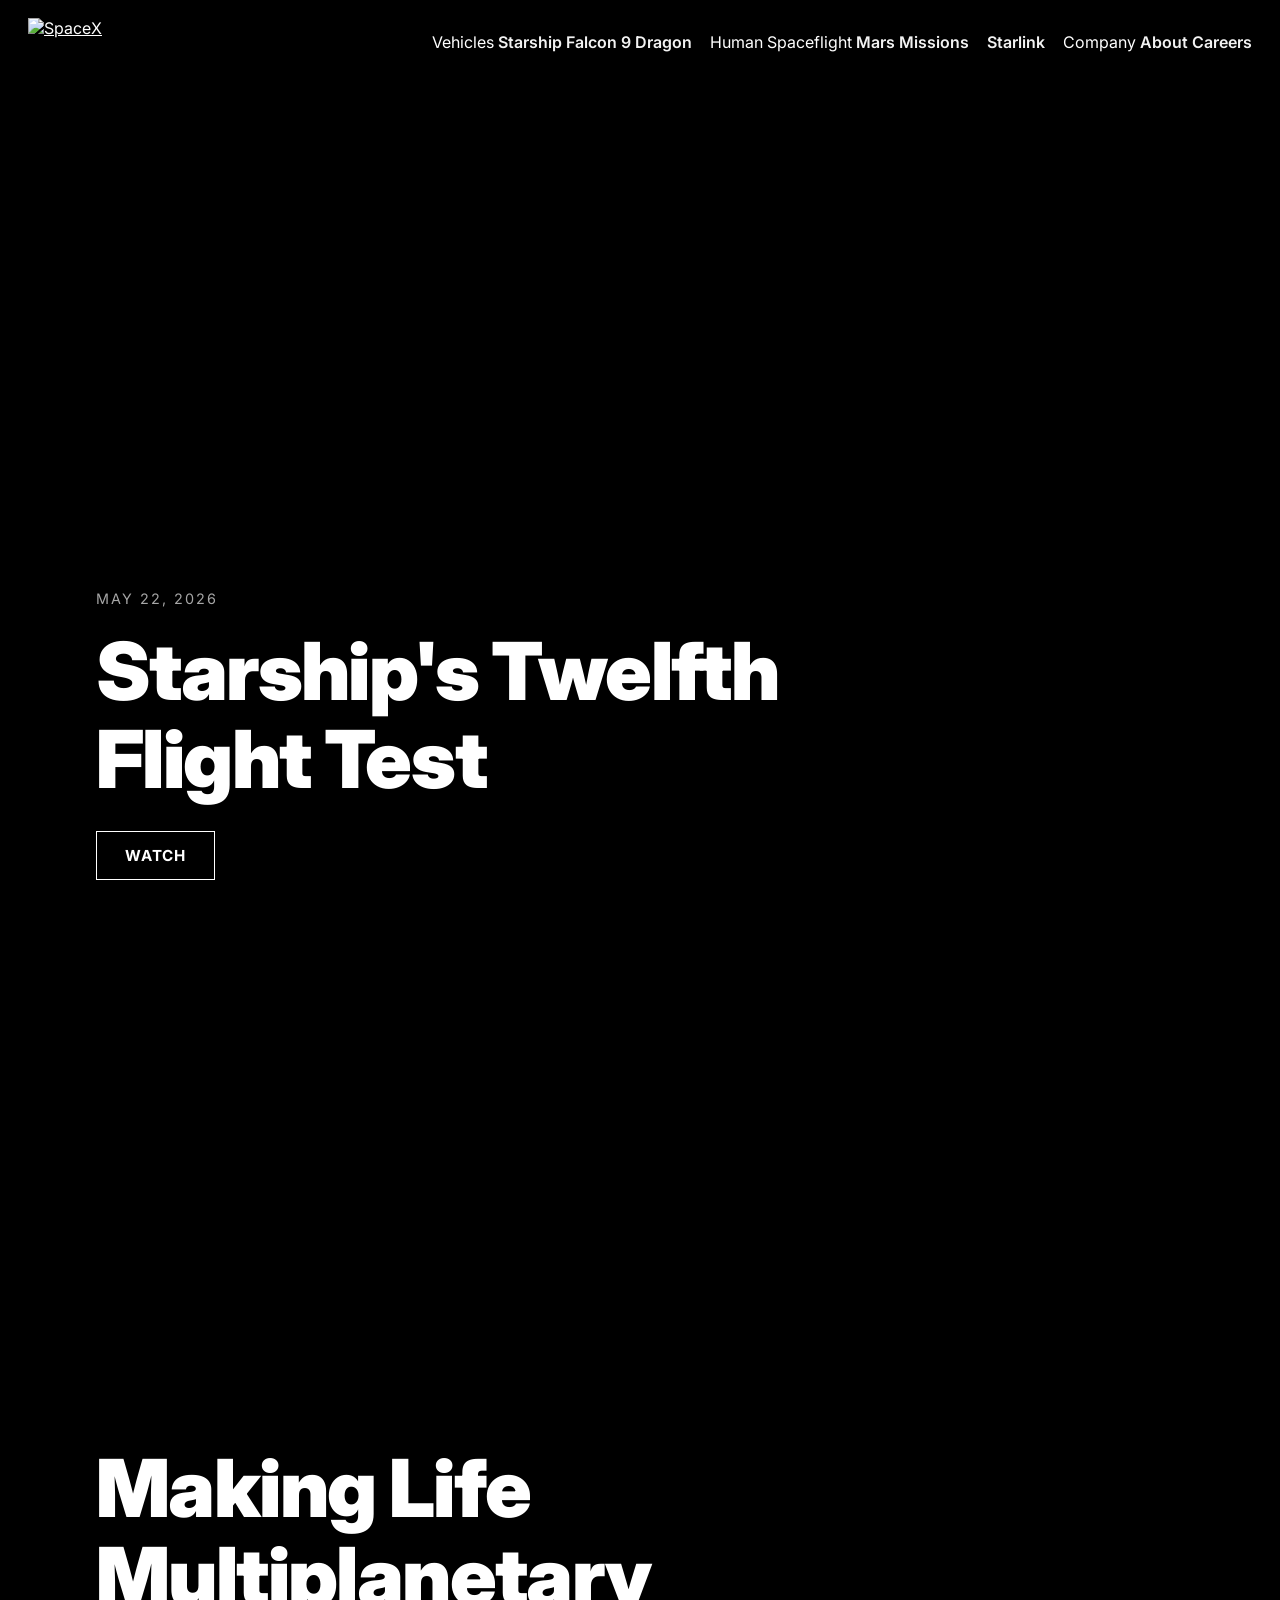
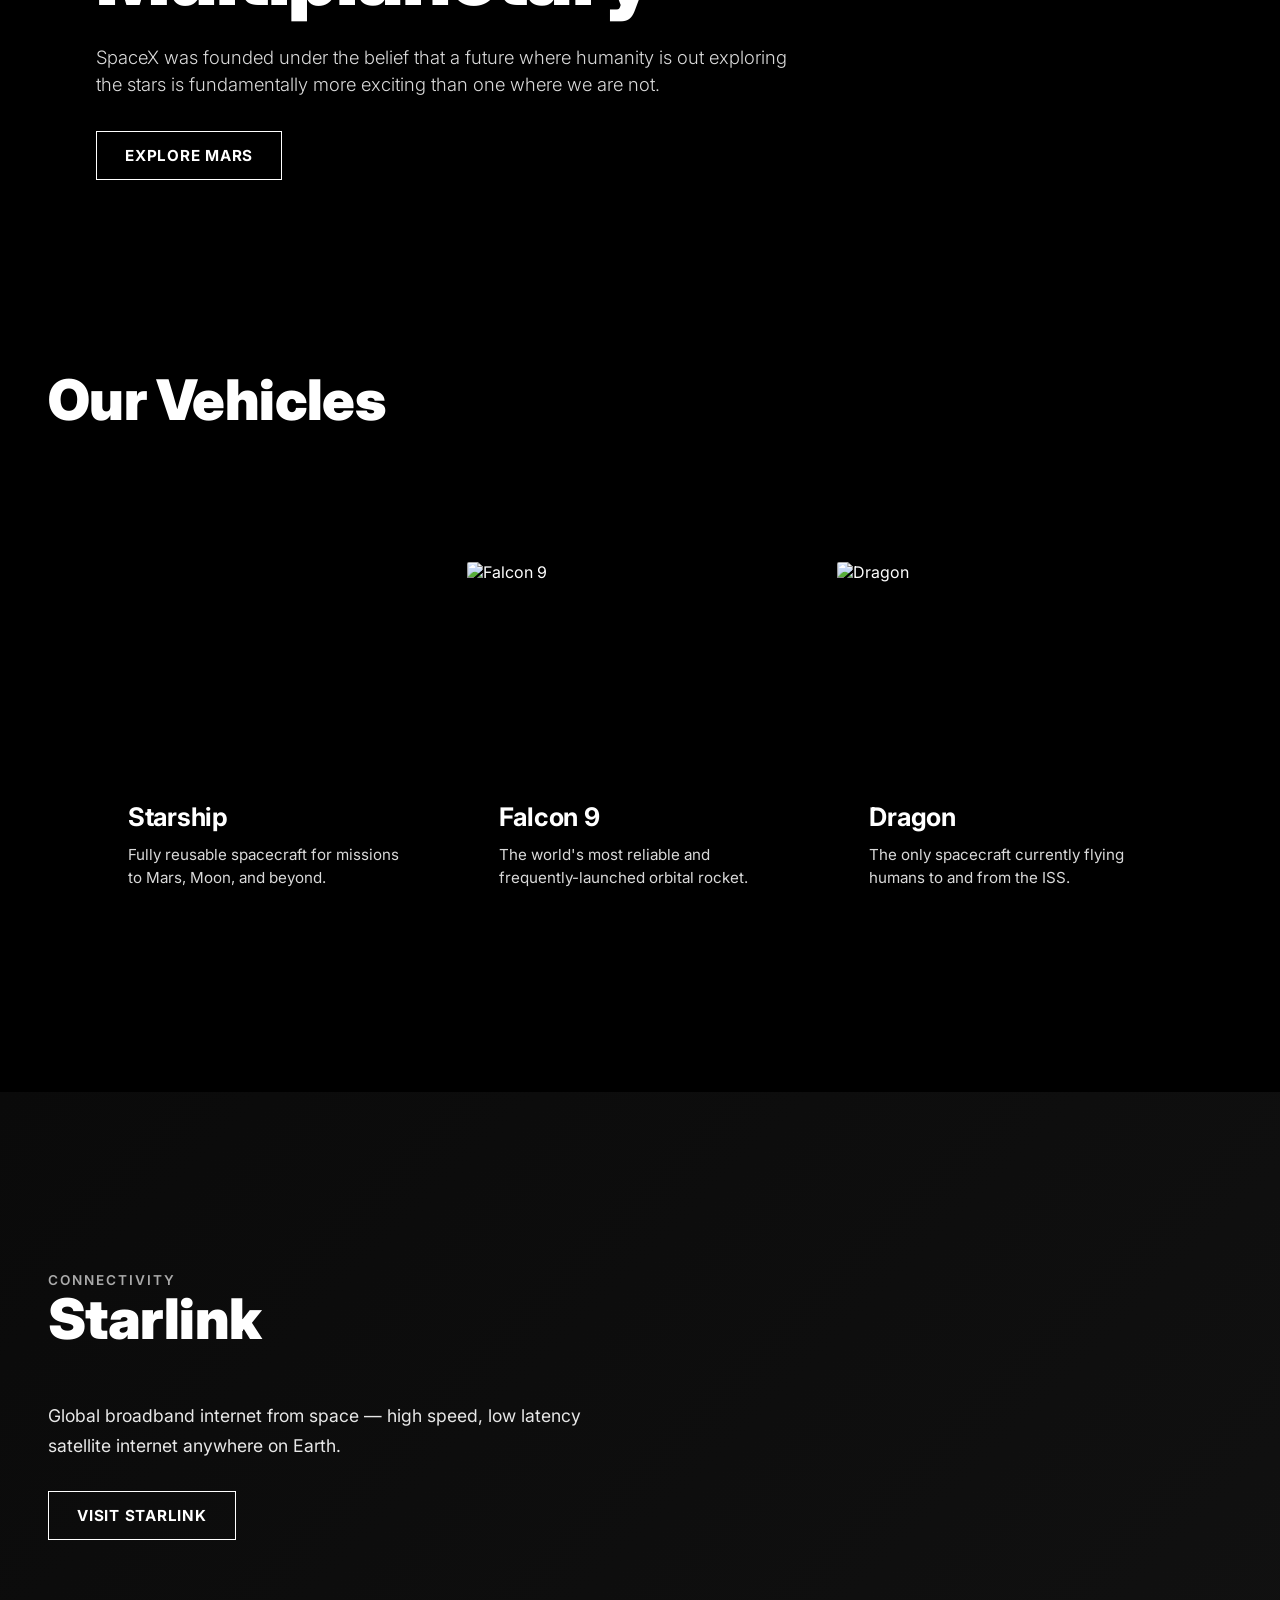
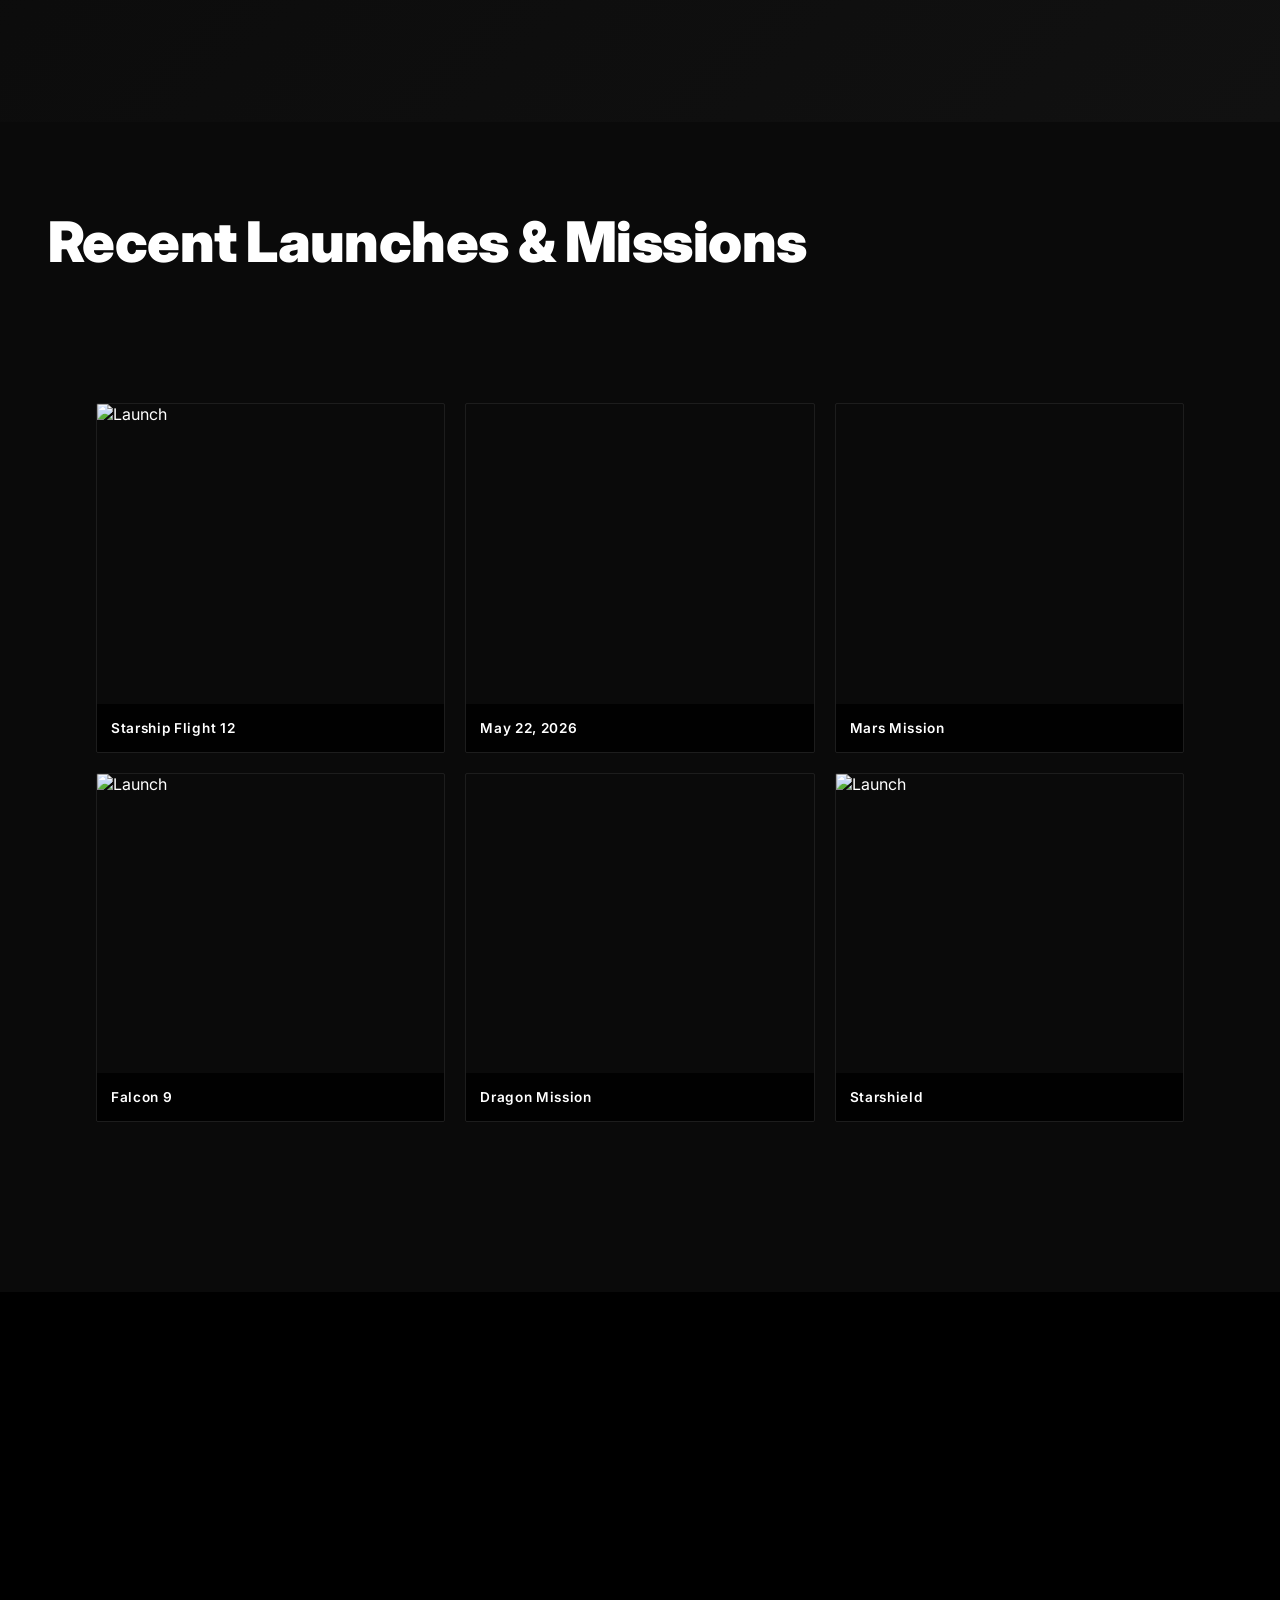
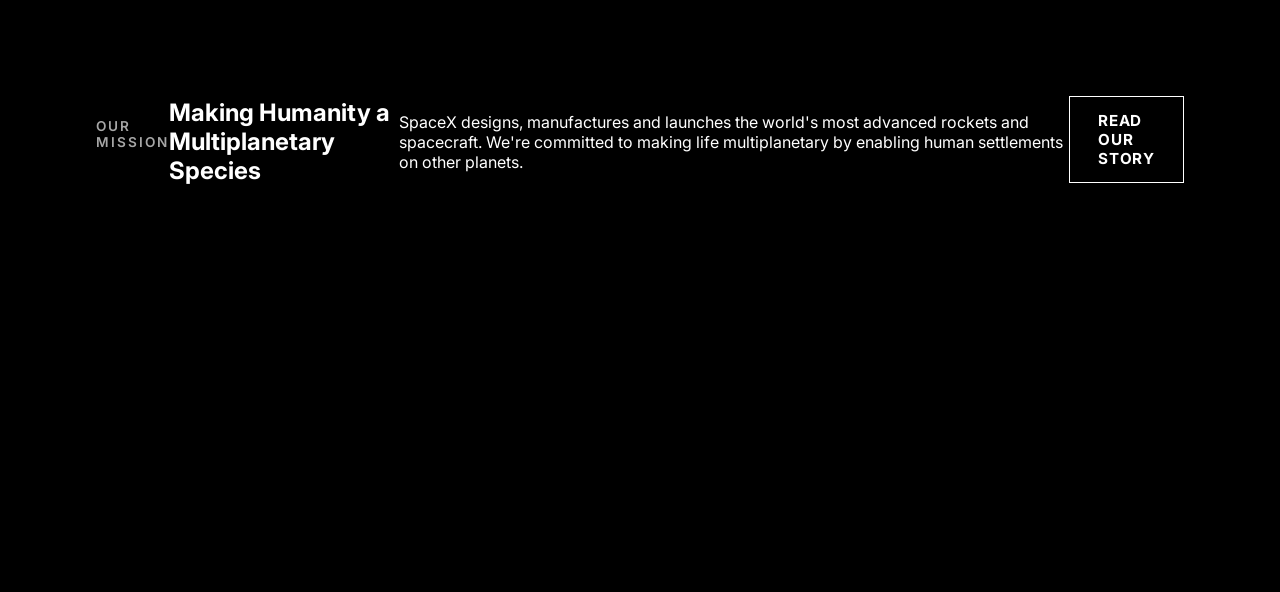
==== commit 43ebdaab: "Polish desktop layout: improved typography, spacing, buttons, and section alignment" ====
--- a/index.html
+++ b/index.html
@@ -44,16 +44,16 @@
     <!-- Hero Section 1: Starship -->
     <section class="section">
         <span class="video-wrapper full-video">
-            <video autoplay loop muted playsinline src="https://sxcontent9668.azureedge.us/cms-assets/assets/20260522_Starship_Flight12_web1920_v2_71d68b5ee9.mp4"></video>
+            <video autoplay loop muted playsinline src="media/videos/Leading_Launch_Service_Mobile_02email_c06f4154a8.mp4"></video>
         </span>
         <div class="section-inner hero-content slide-up">
             <div class="inner-left-bottom">
-                <h2 class="reveal-header">Starship's Twelfth Flight</h2>
-                <p class="reveal-subheader">The most powerful rocket ever built, enabling humans to explore new worlds.</p>
-                <div class="reveal-button">
+                <span style="font-size:0.9rem;opacity:0.65;text-transform:uppercase;letter-spacing:2px;display:block;margin-bottom:20px">MAY 22, 2026</span>
+                <h2 class="reveal-header">Starship's Twelfth Flight Test</h2>
+                <div class="reveal-button" style="margin-top:28px">
                     <a class="btn" href="#starship">
                         <span class="hover"></span>
-                        <span class="text">Learn More</span>
+                        <span class="text">Watch</span>
                     </a>
                 </div>
             </div>
@@ -63,7 +63,7 @@
     <!-- Hero Section 2: Multiplanetary -->
     <section class="section">
         <span class="video-wrapper full-video">
-            <video autoplay loop muted playsinline src="https://sxcontent9668.azureedge.us/cms-assets/assets/Mars_Rotation_Web_HB_d96299f9de.mp4"></video>
+            <video autoplay loop muted playsinline src="media/videos/Mobile_v4_HB_e1d2eda88f.mp4"></video>
         </span>
         <div class="section-inner hero-content slide-up">
             <div class="inner-left-bottom">
@@ -80,13 +80,13 @@
     </section>
 
     <!-- Vehicles Section -->
-    <section style="padding:60px 48px;background:#000">
+    <section style="padding:90px 48px;background:#000">
         <div style="max-width:1400px;margin:0 auto">
             <h2 class="section-title slide-up">Our Vehicles</h2>
             <div class="cards">
                 <article class="card fade-in">
                     <div class="card-media">
-                        <video autoplay loop muted playsinline src="https://sxcontent9668.azureedge.us/cms-assets/assets/20260522_Starship_Flight12_web1920_v2_71d68b5ee9.mp4"></video>
+                        <video autoplay loop muted playsinline src="media/videos/Starlink_12_10_20250428_Deploy_website_MOBILE_02_6c0f367324.mp4"></video>
                     </div>
                     <div class="card-body">
                         <h3>Starship</h3>
@@ -96,7 +96,7 @@
 
                 <article class="card fade-in">
                     <div class="card-media">
-                        <img src="https://www.spacex.com/assets/images/logo_white.png" alt="Falcon 9"/>
+                        <img src="media/photos/Advancing_Human_Spaceflight_Mobile_af242fde31.jpg" alt="Falcon 9"/>
                     </div>
                     <div class="card-body">
                         <h3>Falcon 9</h3>
@@ -106,7 +106,7 @@
 
                 <article class="card fade-in">
                     <div class="card-media">
-                        <img src="https://www.spacex.com/assets/images/logo_white.png" alt="Dragon"/>
+                        <img src="media/photos/SLC_4_E_600x600_24dd9e969c.jpg" alt="Dragon"/>
                     </div>
                     <div class="card-body">
                         <h3>Dragon</h3>
@@ -118,8 +118,8 @@
     </section>
 
     <!-- Starlink Section -->
-    <section id="starlink" style="position:relative;min-height:70vh;display:flex;align-items:center;padding:60px 48px;background:linear-gradient(135deg, #0a0a0a 0%, #111 100%)">
-        <video style="position:absolute;inset:0;width:100%;height:100%;object-fit:cover;opacity:0.3;z-index:0" autoplay loop muted playsinline src="https://sxcontent9668.azureedge.us/cms-assets/assets/Mars_Rotation_Web_HB_d96299f9de.mp4"></video>
+    <section id="starlink" style="position:relative;min-height:70vh;display:flex;align-items:center;padding:90px 48px;background:linear-gradient(135deg, #0a0a0a 0%, #111 100%)">
+        <video style="position:absolute;inset:0;width:100%;height:100%;object-fit:cover;opacity:0.3;z-index:0" autoplay loop muted playsinline src="media/videos/Starlink_12_10_20250428_Deploy_website_MOBILE_02_6c0f367324.mp4"></video>
         <div style="max-width:700px;z-index:2;position:relative">
             <span class="section-label slide-in">Connectivity</span>
             <h2 class="section-title slide-up">Starlink</h2>
@@ -132,32 +132,32 @@
     </section>
 
     <!-- Latest Launches Section -->
-    <section id="launches" style="padding:60px 48px;background:#0a0a0a">
+    <section id="launches" style="padding:90px 48px;background:#0a0a0a">
         <div style="max-width:1400px;margin:0 auto">
             <h2 class="section-title slide-up">Recent Launches & Missions</h2>
             <div class="launches-grid">
                 <div class="launch-item fade-in">
-                    <img src="https://www.spacex.com/assets/images/logo_white.png" alt="Launch"/>
+                    <img src="media/photos/Leading_Launch_Service_Mobile_02_41fdea4331.jpg" alt="Launch"/>
                     <div class="launch-date">Starship Flight 12</div>
                 </div>
                 <div class="launch-item fade-in">
-                    <video autoplay loop muted playsinline src="https://sxcontent9668.azureedge.us/cms-assets/assets/20260522_Starship_Flight12_web1920_v2_71d68b5ee9.mp4"></video>
+                    <video autoplay loop muted playsinline src="media/videos/Leading_Launch_Service_Mobile_02email_c06f4154a8.mp4"></video>
                     <div class="launch-date">May 22, 2026</div>
                 </div>
                 <div class="launch-item fade-in">
-                    <video autoplay loop muted playsinline src="https://sxcontent9668.azureedge.us/cms-assets/assets/Mars_Rotation_Web_HB_d96299f9de.mp4"></video>
+                    <video autoplay loop muted playsinline src="media/videos/Mobile_v4_HB_e1d2eda88f.mp4"></video>
                     <div class="launch-date">Mars Mission</div>
                 </div>
                 <div class="launch-item fade-in">
-                    <img src="https://www.spacex.com/assets/images/logo_white.png" alt="Launch"/>
+                    <img src="media/photos/Revolutionizing_Space_Tech_Mobile_45093b17b7.jpg" alt="Launch"/>
                     <div class="launch-date">Falcon 9</div>
                 </div>
                 <div class="launch-item fade-in">
-                    <video autoplay loop muted playsinline src="https://sxcontent9668.azureedge.us/cms-assets/assets/20260522_Starship_Flight12_web1920_v2_71d68b5ee9.mp4"></video>
+                    <video autoplay loop muted playsinline src="media/videos/Starlink_12_10_20250428_Deploy_website_MOBILE_02_6c0f367324.mp4"></video>
                     <div class="launch-date">Dragon Mission</div>
                 </div>
                 <div class="launch-item fade-in">
-                    <img src="https://www.spacex.com/assets/images/logo_white.png" alt="Launch"/>
+                    <img src="media/photos/Delivering_Highspeed_Mobile_86f0698604.jpg" alt="Launch"/>
                     <div class="launch-date">Starshield</div>
                 </div>
             </div>
@@ -165,8 +165,8 @@
     </section>
 
     <!-- Mission Section -->
-    <section id="mission" class="featured" style="background:url('https://sxcontent9668.azureedge.us/cms-assets/assets/Mars_Rotation_Web_HB_d96299f9de.mp4') center/cover no-repeat">
-        <video style="position:absolute;inset:0;width:100%;height:100%;object-fit:cover;opacity:0.4;z-index:0" autoplay loop muted playsinline src="https://sxcontent9668.azureedge.us/cms-assets/assets/Mars_Rotation_Web_HB_d96299f9de.mp4"></video>
+    <section id="mission" class="featured" style="background:url('media/photos/Revolutionizing_Space_Tech_Mobile_45093b17b7.jpg') center/cover no-repeat; padding:90px 48px">
+        <video style="position:absolute;inset:0;width:100%;height:100%;object-fit:cover;opacity:0.4;z-index:0" autoplay loop muted playsinline src="media/videos/Mobile_v4_HB_e1d2eda88f.mp4"></video>
         <div class="featured .content slide-up">
             <span class="section-label">Our Mission</span>
             <h2>Making Humanity a Multiplanetary Species</h2>
--- a/custom.css
+++ b/custom.css
@@ -22,16 +22,17 @@
 .video-wrapper,.image-wrapper{position:absolute;inset:0;z-index:0}
 .video-wrapper video,.image-wrapper img{width:100%;height:100%;object-fit:cover;display:block}
 .section-inner{position:relative;z-index:2;padding:48px;max-width:980px}
-.inner-left-bottom{padding:40px;background:linear-gradient(180deg, rgba(0,0,0,0) 0%, rgba(0,0,0,0.55) 60%);}
+.inner-left-bottom{padding:48px;background:linear-gradient(180deg, rgba(0,0,0,0) 0%, rgba(0,0,0,0.6) 50%);max-width:800px}
 
 /* Typography */
-.reveal-header{font-size:clamp(2rem,6vw,4.5rem);line-height:1;color:#fff;margin-bottom:16px}
-.reveal-subheader{font-size:1.05rem;opacity:0.9;max-width:720px;margin-bottom:20px}
+.reveal-header{font-size:clamp(2.2rem,8vw,5rem);line-height:1.1;color:#fff;margin-bottom:24px;font-weight:900;letter-spacing:-0.02em}
+.reveal-subheader{font-size:1.15rem;opacity:0.85;max-width:720px;margin-bottom:32px;line-height:1.5;font-weight:300}
 
 /* Button */
-.btn{display:inline-block;padding:12px 22px;border:1px solid #fff;color:#fff;text-decoration:none;border-radius:6px;position:relative;overflow:hidden}
-.btn .hover{position:absolute;inset:0;background:rgba(255,255,255,0.06);opacity:0;transition:opacity .25s}
+.btn{display:inline-block;padding:14px 28px;border:1px solid #fff;color:#fff;text-decoration:none;border-radius:0;position:relative;overflow:hidden;font-size:0.95rem;font-weight:700;letter-spacing:0.05em;text-transform:uppercase;transition:all .25s}
+.btn .hover{position:absolute;inset:0;background:rgba(255,255,255,0.08);opacity:0;transition:opacity .25s}
 .btn:hover .hover{opacity:1}
+.btn:hover{background:rgba(255,255,255,0.05)}
 .btn .text{position:relative;z-index:2;font-weight:700}
 
 /* Responsive */
@@ -49,24 +50,24 @@
 .slide-in{animation:slideIn .8s ease-out}
 
 /* Cards grid for main sections */
-.cards{display:grid;grid-template-columns:repeat(auto-fit,minmax(280px,1fr));gap:20px;padding:60px 48px;background:#000}
-.card{position:relative;overflow:hidden;border-radius:8px;min-height:340px;display:flex;align-items:flex-end;transition:transform .3s,box-shadow .3s;cursor:pointer}
-.card:hover{transform:translateY(-8px);box-shadow:0 12px 40px rgba(255,255,255,0.1)}
+.cards{display:grid;grid-template-columns:repeat(auto-fit,minmax(300px,1fr));gap:24px;padding:80px 48px;background:#000}
+.card{position:relative;overflow:hidden;border-radius:2px;min-height:360px;display:flex;align-items:flex-end;transition:transform .3s,box-shadow .3s;cursor:pointer}
+.card:hover{transform:translateY(-6px);box-shadow:0 16px 48px rgba(255,255,255,0.12)}
 .card .card-media{position:absolute;inset:0;z-index:0}
 .card .card-media video,.card .card-media img{width:100%;height:100%;object-fit:cover;display:block}
-.card .card-body{position:relative;z-index:2;padding:28px;background:linear-gradient(180deg, rgba(0,0,0,0) 0%, rgba(0,0,0,0.7) 50%);}
-.card h3{font-size:1.5rem;margin-bottom:10px;font-weight:700}
-.card p{font-size:0.95rem;opacity:0.9;line-height:1.4}
+.card .card-body{position:relative;z-index:2;padding:32px;background:linear-gradient(180deg, rgba(0,0,0,0) 0%, rgba(0,0,0,0.75) 40%);}
+.card h3{font-size:1.6rem;margin-bottom:12px;font-weight:700;letter-spacing:-0.01em}
+.card p{font-size:0.95rem;opacity:0.85;line-height:1.5}
 
 /* Section styling */
-.section-label{font-size:0.9rem;opacity:0.7;text-transform:uppercase;letter-spacing:1px;margin-bottom:10px}
-.section-title{font-size:clamp(1.8rem,5vw,3.2rem);margin-bottom:40px;font-weight:700;line-height:1.1}
+.section-label{font-size:0.85rem;opacity:0.65;text-transform:uppercase;letter-spacing:2px;margin-bottom:16px;font-weight:600}
+.section-title{font-size:clamp(2rem,5vw,3.5rem);margin-bottom:50px;font-weight:900;line-height:1.1;letter-spacing:-0.01em}
 
 /* Latest launches grid */
-.launches-grid{display:grid;grid-template-columns:repeat(auto-fit,minmax(240px,1fr));gap:16px;padding:60px 48px;background:#0a0a0a}
-.launch-item{aspect-ratio:1;position:relative;overflow:hidden;border-radius:6px;border:1px solid rgba(255,255,255,0.1)}
+.launches-grid{display:grid;grid-template-columns:repeat(auto-fit,minmax(260px,1fr));gap:20px;padding:80px 48px;background:#0a0a0a}
+.launch-item{aspect-ratio:1;position:relative;overflow:hidden;border-radius:2px;border:1px solid rgba(255,255,255,0.08)}
 .launch-item img,.launch-item video{width:100%;height:100%;object-fit:cover}
-.launch-date{position:absolute;bottom:0;left:0;right:0;background:rgba(0,0,0,0.8);padding:14px;font-size:0.9rem}
+.launch-date{position:absolute;bottom:0;left:0;right:0;background:rgba(0,0,0,0.85);padding:16px 14px;font-size:0.85rem;font-weight:600;letter-spacing:0.05em}
 
 /* Featured section */
 .featured{position:relative;min-height:80vh;display:flex;align-items:center;padding:60px 48px}
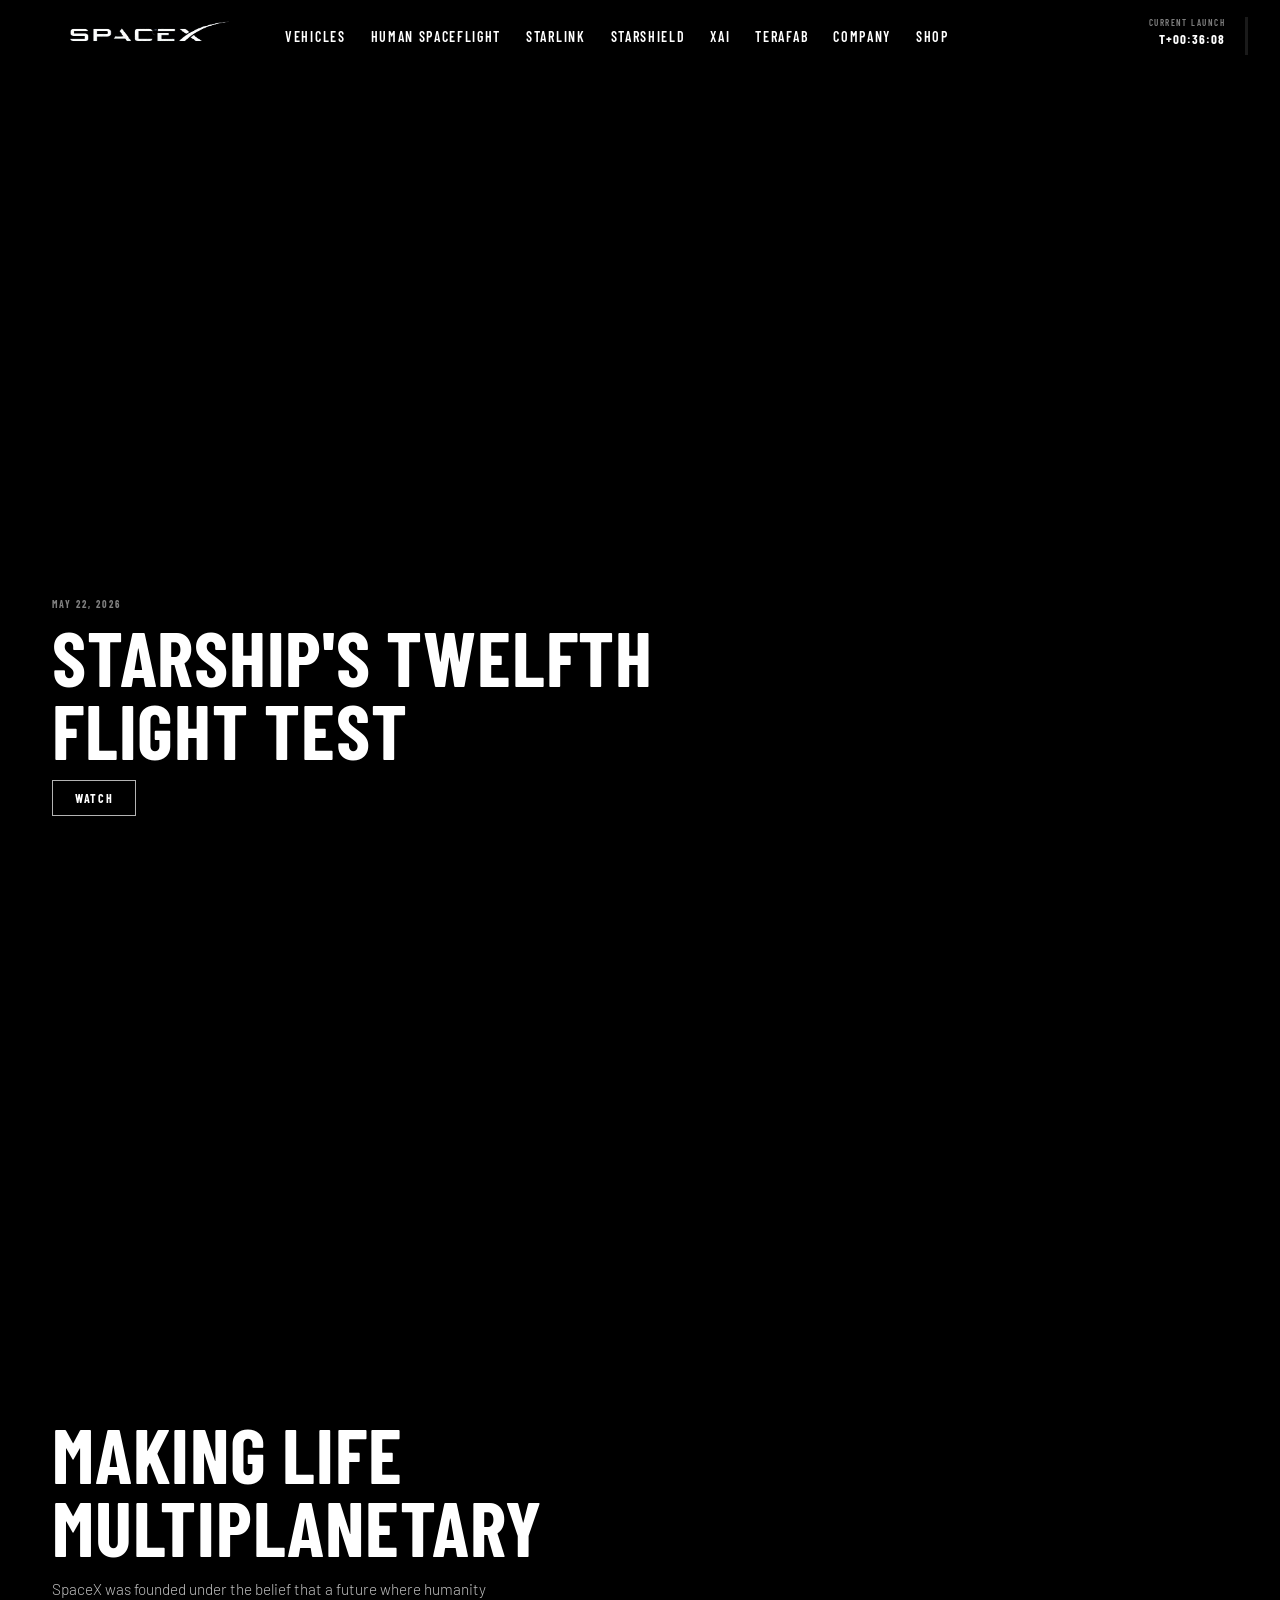
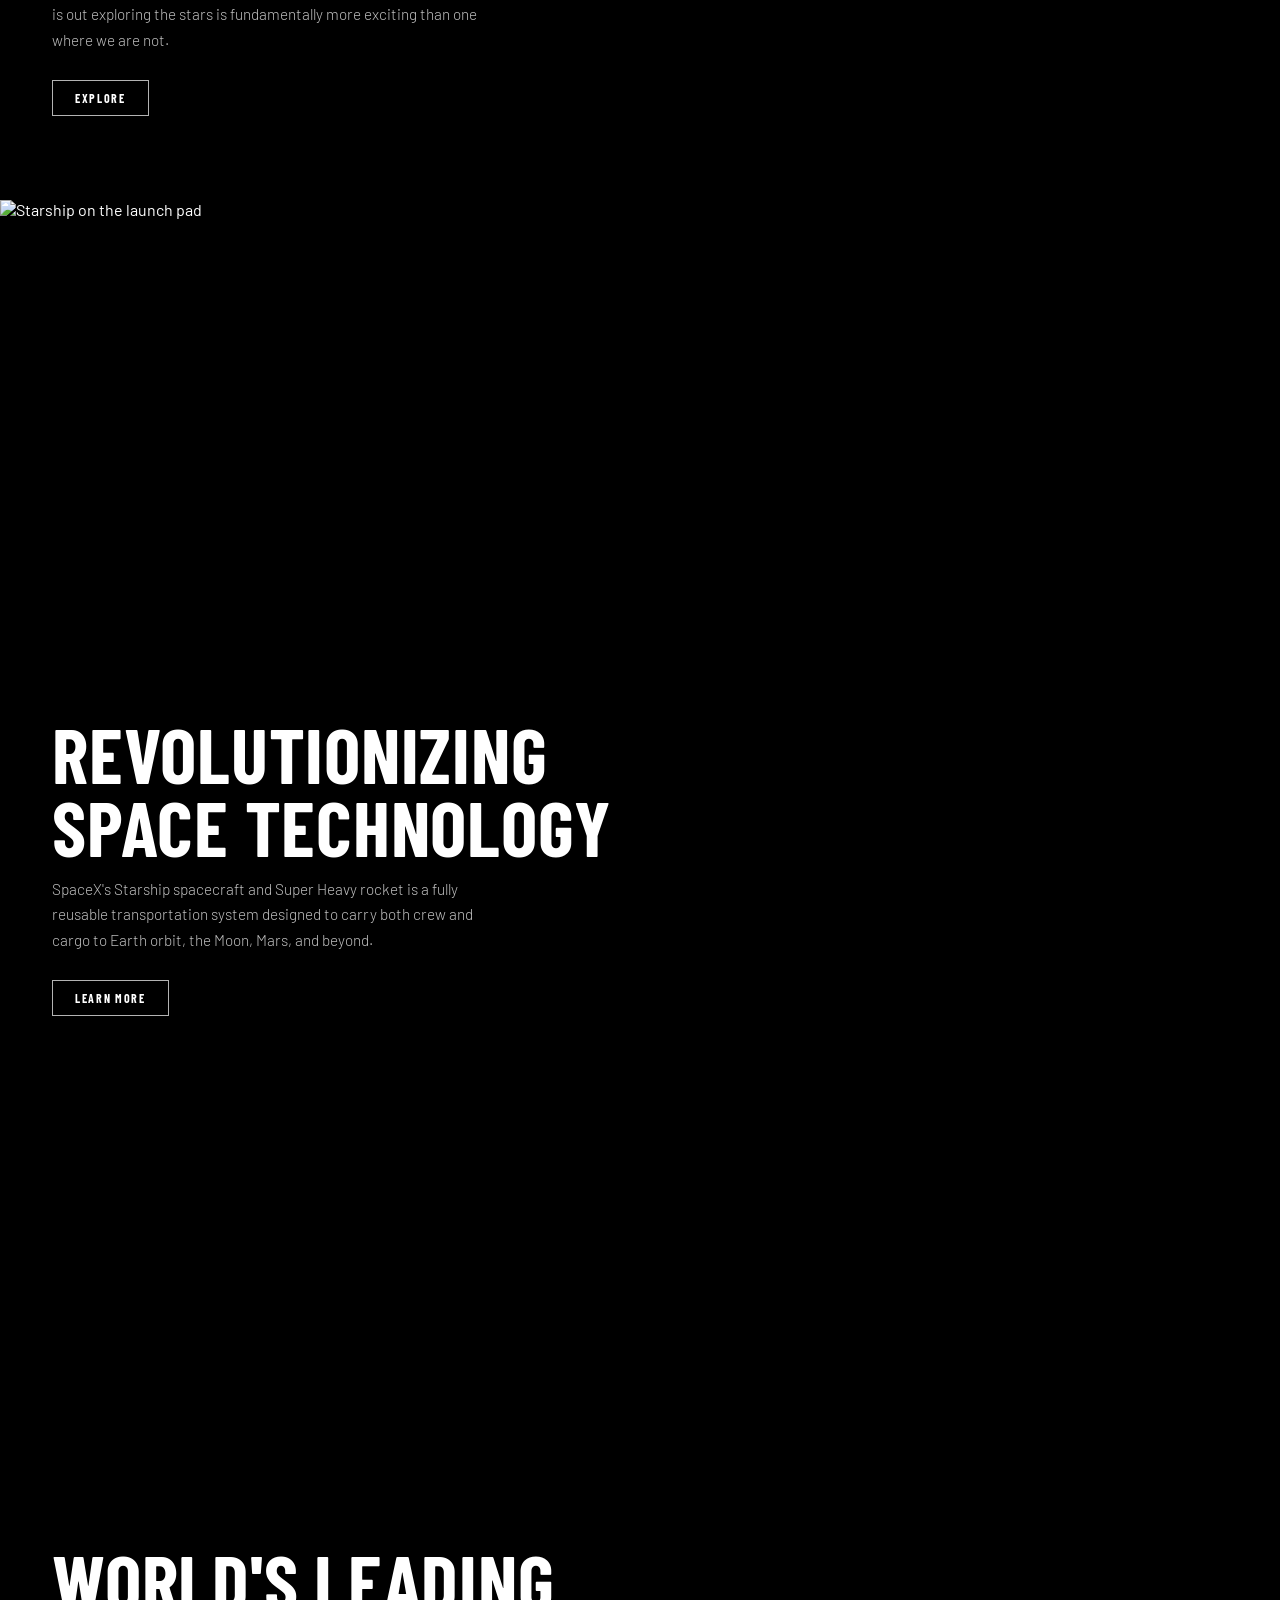
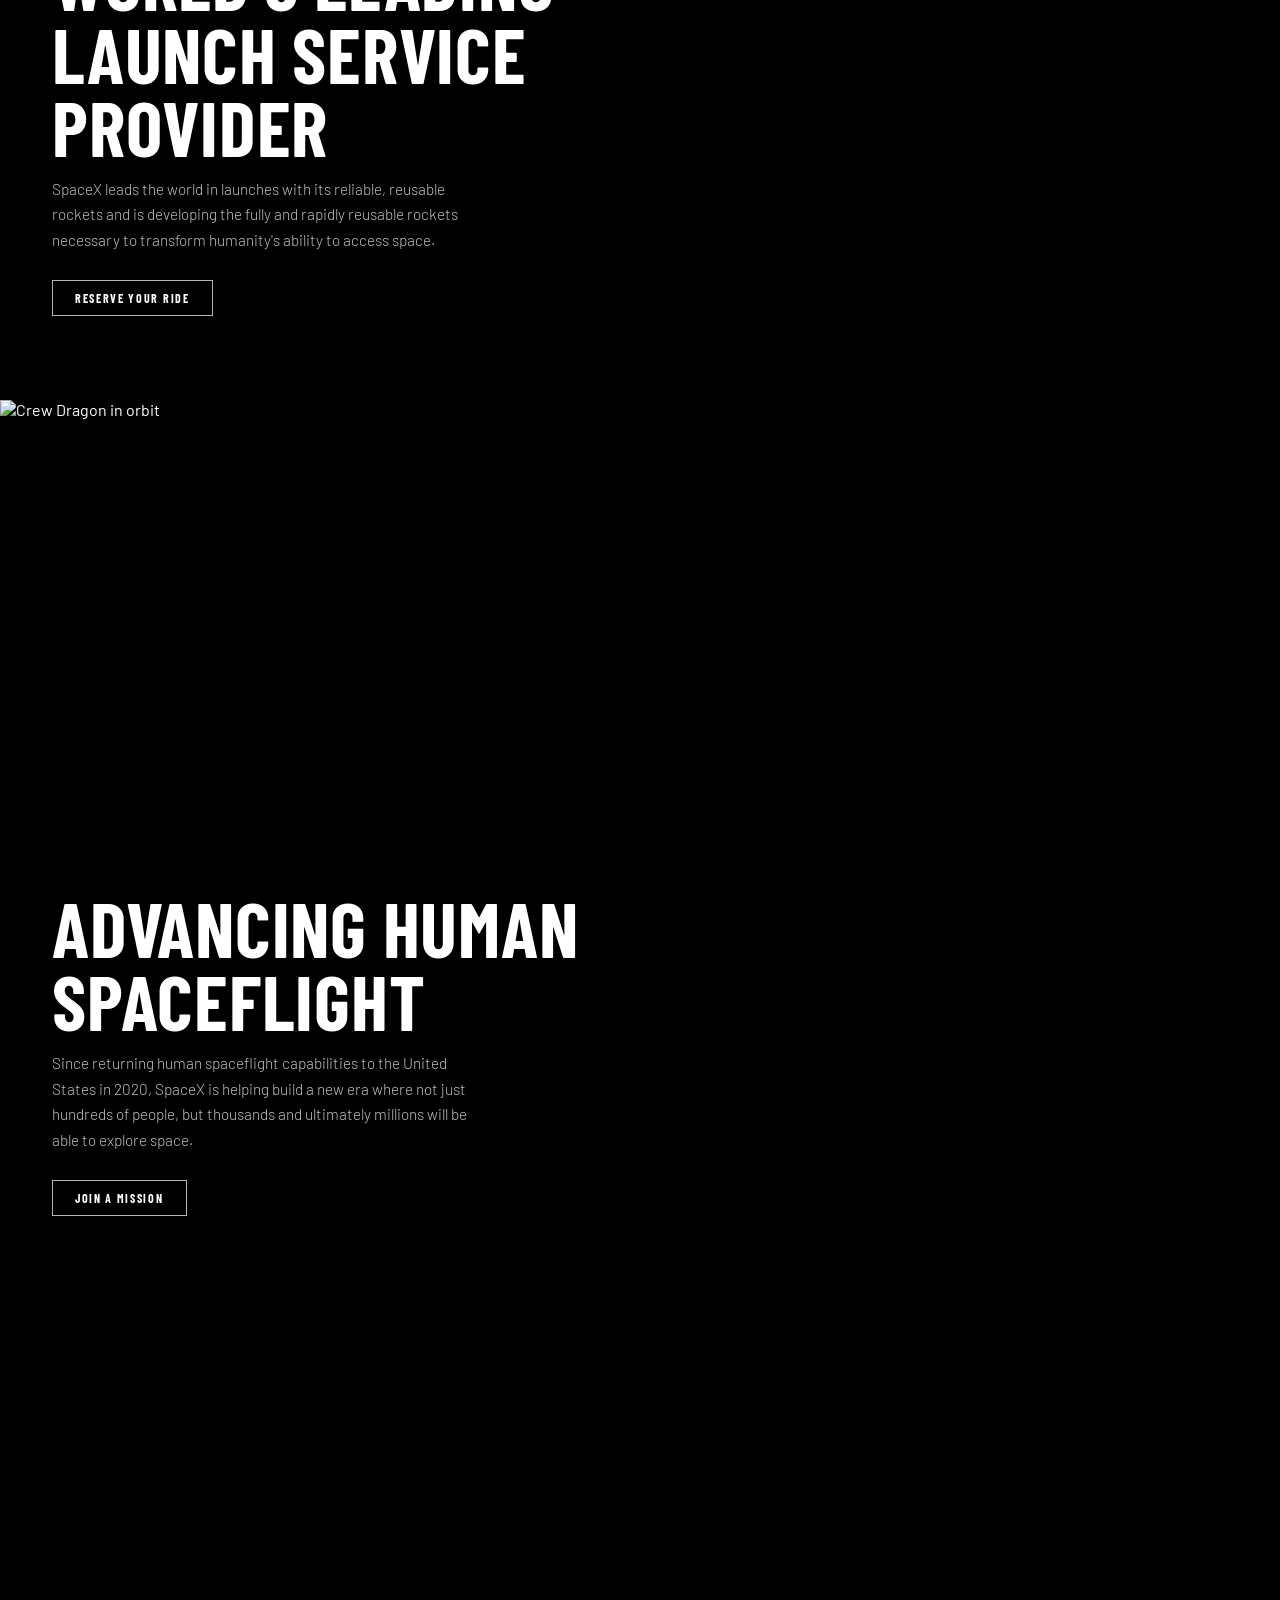
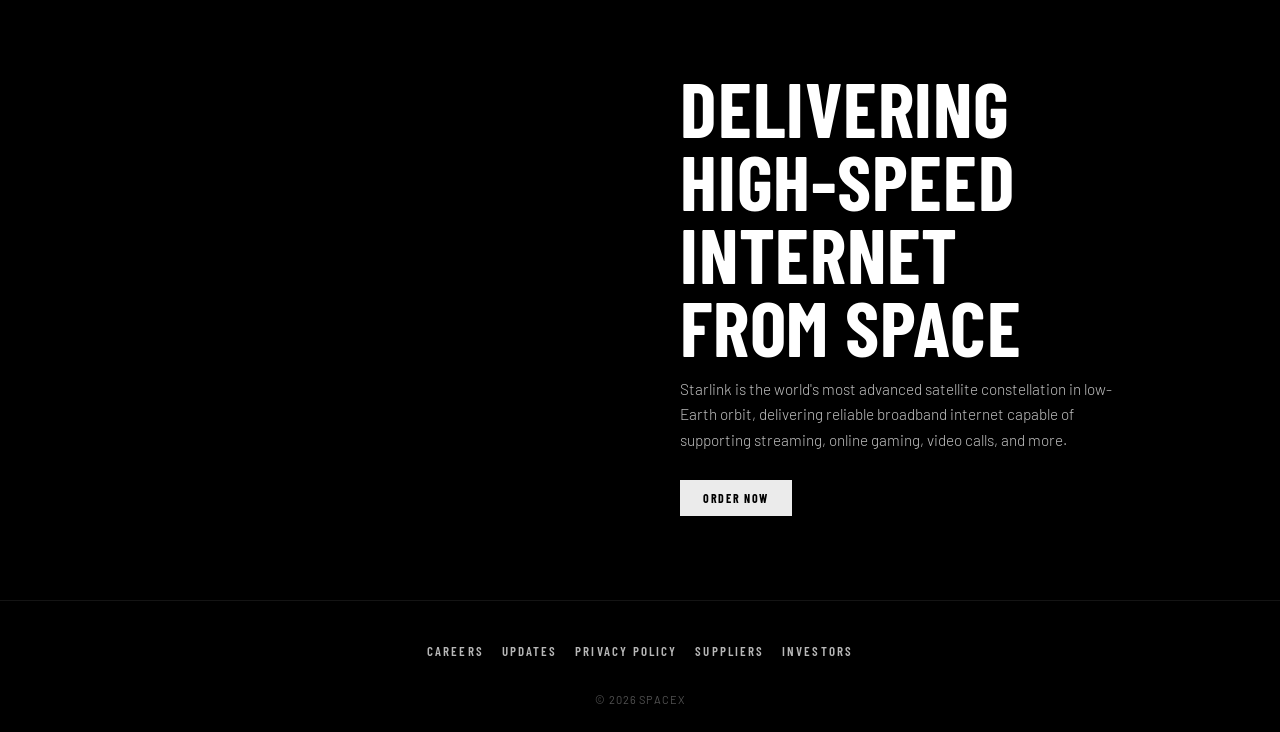
==== commit 733b2cf7: "chore: reformat styles.css, add styles-beginner.css, simplify index.html" ====
--- a/index.html
+++ b/index.html
@@ -1,186 +1,195 @@
 <!DOCTYPE html>
 <html lang="en">
 <head>
-    <meta charset="UTF-8">
-    <meta name="viewport" content="width=device-width, initial-scale=1.0">
-    <title>SpaceX</title>
-    <!-- Linking official SpaceX CSS -->
-    <link rel="stylesheet" href="https://www.spacex.com/styles.7beb78571ac01494.css">
-    <link rel="stylesheet" href="custom.css">
+  <meta charset="UTF-8">
+  <meta name="viewport" content="width=device-width, initial-scale=1.0">
+  <title>SpaceX</title>
+  <link href="https://fonts.googleapis.com/css2?family=Barlow+Condensed:wght@300;400;600;700;900&family=Barlow:wght@300;400&display=swap" rel="stylesheet">
+  <link rel="stylesheet" href="styles.css">
 </head>
 <body>
-<!-- Main Navigation -->
-<nav class="black-overlay">
-  <div class="top-bar">
-    <div class="spacex-logo">
-      <a href="/"><img src="https://www.spacex.com/assets/images/logo_white.png" width="147" alt="SpaceX"></a>
-    </div>
-    <div class="header-button">
-      <svg width="24" height="24" viewBox="0 0 24 24" fill="white"><path d="m256-200-56-56 224-224-224-224 56-56 224 224 224-224 56 56-224 224 224 224-56 56-224-224-224 224Z" transform="scale(0.025)"/></svg>
+
+<!-- TOP NAVIGATION -->
+<nav id="nav" aria-label="Main navigation">
+  <div class="nav-left">
+    <a href="#" class="nav-logo" aria-label="SpaceX">
+      <img src="Media/photos/illustration-deep-space-spacex-logo-over-vector-planet-195641418-removebg-preview.png" alt="SpaceX">
+    </a>
+    <div class="nav-links">
+      <a href="#vehicles">VEHICLES</a>
+      <a href="#human-spaceflight">HUMAN SPACEFLIGHT</a>
+      <a href="#starlink">STARLINK</a>
+      <a href="#">STARSHIELD</a>
+      <a href="#">xAI</a>
+      <a href="#">TERAFAB</a>
+      <a href="#">COMPANY</a>
+      <a href="#">SHOP</a>
     </div>
   </div>
-  <div class="nav-links">
+  <div class="nav-right">
+    <div class="launch-timer">
+      <p class="timer-label">CURRENT LAUNCH</p>
+      <p class="timer-value">T+00:36:08</p>
+    </div>
+    <button class="menu-btn" id="menuBtn" aria-label="Open navigation menu" aria-expanded="false">
+      <span></span><span></span><span></span>
+    </button>
+  </div>
+</nav>
+
+<div class="dim" id="dim"></div>
+
+<aside class="sidebar" id="sidebar" aria-hidden="true" aria-label="Site navigation">
+  <div class="sidebar-head">
+    <img src="https://www.spacex.com/assets/images/logo_white.png" alt="SpaceX">
+    <button class="close-btn" id="closeBtn" aria-label="Close menu">
+      <svg width="18" height="18" viewBox="0 0 24 24" fill="none"
+           stroke="currentColor" stroke-width="2" stroke-linecap="round">
+        <line x1="18" y1="6" x2="6" y2="18"/>
+        <line x1="6" y1="6" x2="18" y2="18"/>
+      </svg>
+    </button>
+  </div>
+  <nav class="sidebar-nav">
     <div class="nav-group">
-      <span class="group-title">Vehicles</span>
+      <p class="nav-group-label">Vehicles</p>
       <a href="#starship">Starship</a>
       <a href="#falcon9">Falcon 9</a>
+      <a href="#falconheavy">Falcon Heavy</a>
       <a href="#dragon">Dragon</a>
     </div>
     <div class="nav-group">
-      <span class="group-title">Human Spaceflight</span>
-      <a href="#mars">Mars</a>
+      <p class="nav-group-label">Human Spaceflight</p>
+      <a href="#multiplanetary">Making Life Multiplanetary</a>
       <a href="#missions">Missions</a>
     </div>
-    <div class="menu-header"><a href="https://starlink.com">Starlink</a></div>
     <div class="nav-group">
-      <span class="group-title">Company</span>
-      <a href="#about">About</a>
-      <a href="#careers">Careers</a>
+      <p class="nav-group-label">Connectivity</p>
+      <a href="#starlink">Starlink</a>
+    </div>
+    <div class="nav-group">
+      <p class="nav-group-label">Company</p>
+      <a href="#">About</a>
+      <a href="#">Careers</a>
+    </div>
+  </nav>
+</aside>
+
+<!-- SECTION 1: Starship -->
+<section class="section" id="starship">
+  <div class="section-bg">
+    <video autoplay loop muted playsinline preload="auto">
+      <source src="https://sxcontent9668.azureedge.us/cms-assets/assets/20260522_Starship_Flight12_web1920_v2_71d68b5ee9.mp4" type="video/mp4">
+    </video>
+  </div>
+  <div class="section-content">
+    <p class="section-label">May 22, 2026</p>
+    <h1 class="section-title">Starship's Twelfth<br>Flight Test</h1>
+    <div class="btn-group">
+      <a href="https://www.spacex.com/launches/starship-flight-12" class="btn" target="_blank" rel="noopener">Watch</a>
     </div>
   </div>
-</nav>
+</section>
 
-<div class="app-background">
-    <!-- Hero Section 1: Starship -->
-    <section class="section">
-        <span class="video-wrapper full-video">
-            <video autoplay loop muted playsinline src="media/videos/Leading_Launch_Service_Mobile_02email_c06f4154a8.mp4"></video>
-        </span>
-        <div class="section-inner hero-content slide-up">
-            <div class="inner-left-bottom">
-                <span style="font-size:0.9rem;opacity:0.65;text-transform:uppercase;letter-spacing:2px;display:block;margin-bottom:20px">MAY 22, 2026</span>
-                <h2 class="reveal-header">Starship's Twelfth Flight Test</h2>
-                <div class="reveal-button" style="margin-top:28px">
-                    <a class="btn" href="#starship">
-                        <span class="hover"></span>
-                        <span class="text">Watch</span>
-                    </a>
-                </div>
-            </div>
-        </div>
-    </section>
+<!-- SECTION 2: Making Life Multiplanetary -->
+<section class="section" id="multiplanetary">
+  <div class="section-bg">
+    <video autoplay loop muted playsinline preload="auto">
+      <source src="https://sxcontent9668.azureedge.us/cms-assets/assets/Mars_Rotation_Web_HB_d96299f9de.mp4" type="video/mp4">
+    </video>
+  </div>
+  <div class="section-content">
+    <h2 class="section-title">Making Life<br>Multiplanetary</h2>
+    <p class="section-body">SpaceX was founded under the belief that a future where humanity is out exploring the stars is fundamentally more exciting than one where we are not.</p>
+    <div class="btn-group">
+      <a href="https://www.spacex.com/humanspaceflight/mars" class="btn" target="_blank" rel="noopener">Explore</a>
+    </div>
+  </div>
+</section>
 
-    <!-- Hero Section 2: Multiplanetary -->
-    <section class="section">
-        <span class="video-wrapper full-video">
-            <video autoplay loop muted playsinline src="media/videos/Mobile_v4_HB_e1d2eda88f.mp4"></video>
-        </span>
-        <div class="section-inner hero-content slide-up">
-            <div class="inner-left-bottom">
-                <h2 class="reveal-header">Making Life Multiplanetary</h2>
-                <p class="reveal-subheader">SpaceX was founded under the belief that a future where humanity is out exploring the stars is fundamentally more exciting than one where we are not.</p>
-                <div class="reveal-button">
-                    <a class="btn" href="#mars">
-                        <span class="hover"></span>
-                        <span class="text">Explore Mars</span>
-                    </a>
-                </div>
-            </div>
-        </div>
-    </section>
+<!-- SECTION 3: Revolutionizing Space Technology -->
+<section class="section" id="starship-tech">
+  <div class="section-bg">
+    <img src="https://sxcontent9668.azureedge.us/cms-assets/assets/Revolutionizing_Space_Tech_Desktop_ec67ad03c2.jpg"
+         alt="Starship on the launch pad" loading="lazy">
+  </div>
+  <div class="section-content">
+    <h2 class="section-title">Revolutionizing<br>Space Technology</h2>
+    <p class="section-body">SpaceX's Starship spacecraft and Super Heavy rocket is a fully reusable transportation system designed to carry both crew and cargo to Earth orbit, the Moon, Mars, and beyond.</p>
+    <div class="btn-group">
+      <a href="https://www.spacex.com/vehicles/starship" class="btn" target="_blank" rel="noopener">Learn More</a>
+    </div>
+  </div>
+</section>
 
-    <!-- Vehicles Section -->
-    <section style="padding:90px 48px;background:#000">
-        <div style="max-width:1400px;margin:0 auto">
-            <h2 class="section-title slide-up">Our Vehicles</h2>
-            <div class="cards">
-                <article class="card fade-in">
-                    <div class="card-media">
-                        <video autoplay loop muted playsinline src="media/videos/Starlink_12_10_20250428_Deploy_website_MOBILE_02_6c0f367324.mp4"></video>
-                    </div>
-                    <div class="card-body">
-                        <h3>Starship</h3>
-                        <p>Fully reusable spacecraft for missions to Mars, Moon, and beyond.</p>
-                    </div>
-                </article>
+<!-- SECTION 4: World's Leading Launch Service -->
+<section class="section" id="falcon9">
+  <div class="section-bg">
+    <video autoplay loop muted playsinline preload="auto">
+      <source src="https://sxcontent9668.azureedge.us/cms-assets/assets/Leading_Launch_Service_Mobile_02email_c06f4154a8.mp4" type="video/mp4">
+    </video>
+  </div>
+  <div class="section-content">
+    <h2 class="section-title">World's Leading<br>Launch Service<br>Provider</h2>
+    <p class="section-body">SpaceX leads the world in launches with its reliable, reusable rockets and is developing the fully and rapidly reusable rockets necessary to transform humanity's ability to access space.</p>
+    <div class="btn-group">
+      <a href="https://www.spacex.com/rideshare" class="btn" target="_blank" rel="noopener">Reserve Your Ride</a>
+    </div>
+  </div>
+</section>
 
-                <article class="card fade-in">
-                    <div class="card-media">
-                        <img src="media/photos/Advancing_Human_Spaceflight_Mobile_af242fde31.jpg" alt="Falcon 9"/>
-                    </div>
-                    <div class="card-body">
-                        <h3>Falcon 9</h3>
-                        <p>The world's most reliable and frequently-launched orbital rocket.</p>
-                    </div>
-                </article>
+<!-- SECTION 5: Advancing Human Spaceflight -->
+<section class="section" id="dragon">
+  <div class="section-bg">
+    <img src="https://sxcontent9668.azureedge.us/cms-assets/assets/Advancing_Human_Spaceflight_Desktop_61c8ba1c67.jpg"
+         alt="Crew Dragon in orbit" loading="lazy">
+  </div>
+  <div class="section-content">
+    <h2 class="section-title">Advancing Human<br>Spaceflight</h2>
+    <p class="section-body">Since returning human spaceflight capabilities to the United States in 2020, SpaceX is helping build a new era where not just hundreds of people, but thousands and ultimately millions will be able to explore space.</p>
+    <div class="btn-group">
+      <a href="https://www.spacex.com/humanspaceflight" class="btn" target="_blank" rel="noopener">Join a Mission</a>
+    </div>
+  </div>
+</section>
 
-                <article class="card fade-in">
-                    <div class="card-media">
-                        <img src="media/photos/SLC_4_E_600x600_24dd9e969c.jpg" alt="Dragon"/>
-                    </div>
-                    <div class="card-body">
-                        <h3>Dragon</h3>
-                        <p>The only spacecraft currently flying humans to and from the ISS.</p>
-                    </div>
-                </article>
-            </div>
-        </div>
-    </section>
+<!-- SECTION 6: Starlink -->
+<section class="section" id="starlink">
+  <div class="section-bg">
+    <video id="starlink-video" autoplay loop muted playsinline preload="auto">
+      <source src="Media/videos/Starlink_12_10_20250428_Deploy_website_MOBILE_02_6c0f367324.mp4" type="video/mp4">
+    </video>
+  </div>
+  <div class="section-content starlink-content">
+    <h2 class="section-title">Delivering<br>High-Speed Internet<br>From Space</h2>
+    <p class="section-body">Starlink is the world's most advanced satellite constellation in low-Earth orbit, delivering reliable broadband internet capable of supporting streaming, online gaming, video calls, and more.</p>
+    <div class="btn-group">
+      <a href="https://www.starlink.com/" class="btn btn-white" target="_blank" rel="noopener">Order Now</a>
+    </div>
+  </div>
+</section>
 
-    <!-- Starlink Section -->
-    <section id="starlink" style="position:relative;min-height:70vh;display:flex;align-items:center;padding:90px 48px;background:linear-gradient(135deg, #0a0a0a 0%, #111 100%)">
-        <video style="position:absolute;inset:0;width:100%;height:100%;object-fit:cover;opacity:0.3;z-index:0" autoplay loop muted playsinline src="media/videos/Starlink_12_10_20250428_Deploy_website_MOBILE_02_6c0f367324.mp4"></video>
-        <div style="max-width:700px;z-index:2;position:relative">
-            <span class="section-label slide-in">Connectivity</span>
-            <h2 class="section-title slide-up">Starlink</h2>
-            <p style="font-size:1.1rem;opacity:0.9;margin-bottom:30px;line-height:1.7;max-width:600px">Global broadband internet from space — high speed, low latency satellite internet anywhere on Earth.</p>
-            <a class="btn" href="https://starlink.com">
-                <span class="hover"></span>
-                <span class="text">Visit Starlink</span>
-            </a>
-        </div>
-    </section>
+<!-- FOOTER -->
+<footer>
+  <div class="footer-links-row">
+    <a href="#">Careers</a>
+    <a href="#">Updates</a>
+    <a href="#">Privacy Policy</a>
+    <a href="#">Suppliers</a>
+    <a href="#">Investors</a>
+  </div>
+  <div class="footer-bottom">
+    <p class="footer-copy">© 2026 SpaceX</p>
+  </div>
+</footer>
 
-    <!-- Latest Launches Section -->
-    <section id="launches" style="padding:90px 48px;background:#0a0a0a">
-        <div style="max-width:1400px;margin:0 auto">
-            <h2 class="section-title slide-up">Recent Launches & Missions</h2>
-            <div class="launches-grid">
-                <div class="launch-item fade-in">
-                    <img src="media/photos/Leading_Launch_Service_Mobile_02_41fdea4331.jpg" alt="Launch"/>
-                    <div class="launch-date">Starship Flight 12</div>
-                </div>
-                <div class="launch-item fade-in">
-                    <video autoplay loop muted playsinline src="media/videos/Leading_Launch_Service_Mobile_02email_c06f4154a8.mp4"></video>
-                    <div class="launch-date">May 22, 2026</div>
-                </div>
-                <div class="launch-item fade-in">
-                    <video autoplay loop muted playsinline src="media/videos/Mobile_v4_HB_e1d2eda88f.mp4"></video>
-                    <div class="launch-date">Mars Mission</div>
-                </div>
-                <div class="launch-item fade-in">
-                    <img src="media/photos/Revolutionizing_Space_Tech_Mobile_45093b17b7.jpg" alt="Launch"/>
-                    <div class="launch-date">Falcon 9</div>
-                </div>
-                <div class="launch-item fade-in">
-                    <video autoplay loop muted playsinline src="media/videos/Starlink_12_10_20250428_Deploy_website_MOBILE_02_6c0f367324.mp4"></video>
-                    <div class="launch-date">Dragon Mission</div>
-                </div>
-                <div class="launch-item fade-in">
-                    <img src="media/photos/Delivering_Highspeed_Mobile_86f0698604.jpg" alt="Launch"/>
-                    <div class="launch-date">Starshield</div>
-                </div>
-            </div>
-        </div>
-    </section>
-
-    <!-- Mission Section -->
-    <section id="mission" class="featured" style="background:url('media/photos/Revolutionizing_Space_Tech_Mobile_45093b17b7.jpg') center/cover no-repeat; padding:90px 48px">
-        <video style="position:absolute;inset:0;width:100%;height:100%;object-fit:cover;opacity:0.4;z-index:0" autoplay loop muted playsinline src="media/videos/Mobile_v4_HB_e1d2eda88f.mp4"></video>
-        <div class="featured .content slide-up">
-            <span class="section-label">Our Mission</span>
-            <h2>Making Humanity a Multiplanetary Species</h2>
-            <p>SpaceX designs, manufactures and launches the world's most advanced rockets and spacecraft. We're committed to making life multiplanetary by enabling human settlements on other planets.</p>
-            <div class="reveal-button">
-                <a class="btn" href="#mission">
-                    <span class="hover"></span>
-                    <span class="text">Read Our Story</span>
-                </a>
-            </div>
-        </div>
-    </section>
-
-    
-</div>
+<script src="script.js"></script>
+<script>
+  // Slow down Starlink video for magical effect
+  const starlinkVideo = document.getElementById('starlink-video');
+  if (starlinkVideo) {
+    starlinkVideo.playbackRate = 0.35;
+  }
+</script>
 </body>
 </html>
--- a/styles.css
+++ b/styles.css
@@ -0,0 +1,468 @@
+
+*,
+*::before,
+*::after {
+  box-sizing: border-box;
+  margin: 0;
+  padding: 0;
+}
+
+html,
+body {
+  height: 100%;
+}
+
+body {
+  font-family: 'Barlow', sans-serif;
+  background: #000;
+  color: #fff;
+  overflow-x: hidden;
+}
+
+a {
+  color: inherit;
+  text-decoration: none;
+}
+
+/* Thin custom scrollbar for WebKit */
+::-webkit-scrollbar {
+  width: 2px;
+}
+
+::-webkit-scrollbar-track {
+  background: #000;
+}
+
+::-webkit-scrollbar-thumb {
+  background: #333;
+}
+
+
+/* NAVIGATION */
+#nav {
+  position:absolute;
+  top: 0;
+  left: 0;
+  right: 0;
+  z-index: 900;
+  height: 72px;
+
+  display: flex;
+  justify-content: space-between;
+  align-items: center;
+  padding: 0 32px;
+
+  background: linear-gradient(
+    to bottom,
+    rgba(0, 0, 0, .55) 0%,
+    transparent 100%
+  );
+  transition: background .3s;
+}
+
+
+.nav-left {
+  display: flex;
+  align-items: center;
+  gap: 40px;
+  flex: 1;
+}
+
+.nav-logo img {
+  height: 120px;
+  display: block;
+  width: auto;
+}
+
+.nav-links {
+  display: flex;
+  gap: 25px;
+  align-items: center;
+}
+
+.nav-links a {
+  font-family: 'Barlow Condensed', sans-serif;
+  font-size: 14px;
+  font-weight: 600;
+  letter-spacing: .12em;
+  text-transform: uppercase;
+  color: #fff;
+  transition: color .2s;
+}
+
+.nav-links a:hover {
+  color: rgba(255, 255, 255, .7);
+}
+
+.nav-right {
+  display: flex;
+  align-items:center;
+  gap: 16px;
+}
+
+.launch-timer {
+  text-align: right;
+  padding: 0 20px;
+  border-right: 3px solid rgba(255,255,255,.1);
+  padding-bottom: 8px;
+}
+
+.timer-label {
+  font-family: 'Barlow Condensed', sans-serif;
+  font-size: 9px;
+  font-weight: 600;
+  letter-spacing: .16em;
+  text-transform: uppercase;
+  color: rgba(255,255,255,.5);
+  margin-bottom: 3px;
+}
+
+.timer-value {
+  font-family: 'Barlow Condensed', sans-serif;
+  font-size: 13px;
+  font-weight: 700;
+  letter-spacing: .08em;
+  color: #fff;
+}
+
+.menu-btn {
+  background: none;
+  border: none;
+  cursor: pointer;
+  padding: 10px;
+
+  display: none; /* shown only on narrower screens */
+  flex-direction: column;
+  gap: 5px;
+  width: 42px;
+  height: 42px;
+  justify-content: center;
+  align-items: center;
+  margin-bottom: 6px;
+}
+
+.menu-btn span {
+  display: block;
+  width: 20px;
+  height: 1.5px;
+  background: #fff;
+}
+
+@media (max-width: 1024px) {
+  .nav-links { display: none; }
+  .launch-timer { display: none; border-right: none; }
+  .menu-btn { display: flex; }
+}
+
+
+/* OVERLAY used by old sidebar implementation */
+.dim {
+  position: fixed;
+  inset: 0;
+  z-index: 950;
+  background: rgba(0,0,0,.5);
+
+  opacity: 0;
+  pointer-events: none;
+  transition: opacity .3s;
+}
+
+.dim.on {
+  opacity: 1;
+  pointer-events: all;
+}
+
+
+/* SIDEBAR (off-canvas) */
+.sidebar {
+  position: fixed;
+  top: 0;
+  right: 0;
+  width: 280px;
+  height: 100vh;
+  background: #000;
+  z-index: 960;
+
+  transform: translateX(100%);
+  transition: transform .35s cubic-bezier(.4,0,.2,1);
+  overflow-y: auto;
+  border-left: 1px solid rgba(255,255,255,.08);
+}
+
+.sidebar.open { transform: translateX(0); }
+
+.sidebar-head {
+  height: 66px;
+  display: flex;
+  justify-content: space-between;
+  align-items: center;
+  padding: 0 28px;
+  position: sticky;
+  top: 0;
+  background: #000;
+  border-bottom: 1px solid rgba(255,255,255,.06);
+}
+
+.sidebar-head img { height: 18px; width: auto; display: block; }
+
+.close-btn {
+  background: none;
+  border: none;
+  color: #fff;
+  cursor: pointer;
+  padding: 8px;
+  display: flex;
+  align-items: center;
+  justify-content: center;
+}
+
+.sidebar-nav { padding: 8px 28px 48px; }
+
+.nav-group {
+  border-top: 1px solid rgba(255,255,255,.08);
+  padding: 16px 0 8px;
+}
+
+.nav-group-label {
+  font-family: 'Barlow Condensed', sans-serif;
+  font-size: 10px;
+  font-weight: 700;
+  letter-spacing: .16em;
+  text-transform: uppercase;
+  color: #555;
+  margin-bottom: 6px;
+}
+
+.nav-group a {
+  display: block;
+  font-family: 'Barlow Condensed', sans-serif;
+  font-size: 17px;
+  font-weight: 600;
+  text-transform: uppercase;
+  letter-spacing: .04em;
+  color: #fff;
+  padding: 9px 0;
+  border-bottom: 1px solid rgba(255,255,255,.04);
+  transition: color .2s;
+}
+
+.nav-group a:last-child { border-bottom: none; }
+.nav-group a:hover { color: rgba(255,255,255,.5); }
+
+
+/* SECTIONS / HERO AREAS */
+.section {
+  position: relative;
+  width: 100%;
+  height: 100vh;
+  min-height: 560px;
+  overflow: hidden;
+  display: flex;
+  align-items: flex-end;
+}
+
+.section-bg {
+  position: absolute;
+  inset: 0;
+  z-index: 0;
+}
+
+.section-bg video,
+.section-bg img {
+  width: 100%;
+  height: 100%;
+  object-fit: cover;
+  display: block;
+}
+
+.section::after {
+  content: '';
+  position: absolute;
+  inset: 0;
+  z-index: 1;
+  pointer-events: none;
+  background: linear-gradient(
+    to top,
+    rgba(0,0,0,.6) 0%,
+    rgba(0,0,0,.15) 38%,
+    transparent 60%
+  );
+}
+
+.section-content {
+  position: relative;
+  z-index: 2;
+  padding: 0 52px 84px;
+}
+
+.section-label {
+  font-family: 'Barlow Condensed', sans-serif;
+  font-size: 10px;
+  font-weight: 700;
+  letter-spacing: .2em;
+  text-transform: uppercase;
+  color: rgba(255,255,255,.5);
+  margin-bottom: 10px;
+}
+
+.section-title {
+  font-family: 'Barlow Condensed', sans-serif;
+  font-size: clamp(2.6rem, 6vw, 4.8rem);
+  font-weight: 700;
+  line-height: .95;
+  letter-spacing: .01em;
+  text-transform: uppercase;
+  color: #fff;
+  margin-bottom: 14px;
+  max-width: 680px;
+}
+
+.section-body {
+  font-family: 'Barlow', sans-serif;
+  font-size: clamp(.84rem, 1.2vw, .96rem);
+  font-weight: 300;
+  line-height: 1.68;
+  color: rgba(255,255,255,.75);
+  max-width: 440px;
+  margin-bottom: 26px;
+}
+
+
+/* BUTTONS */
+.btn-group {
+  display: flex;
+  gap: 10px;
+  flex-wrap: wrap;
+}
+
+.btn {
+  display: inline-block;
+  padding: 10px 22px;
+  font-family: 'Barlow Condensed', sans-serif;
+  font-size: 12px;
+  font-weight: 700;
+  letter-spacing: .14em;
+  text-transform: uppercase;
+  border: 1px solid rgba(255,255,255,.7);
+  color: #fff;
+  background: transparent;
+  cursor: pointer;
+  transition: background .2s, border-color .2s;
+}
+
+.btn:hover { background: rgba(255,255,255,.1); border-color: #fff; }
+
+.btn-white {
+  background: rgba(255,255,255,.92);
+  color: #000;
+  border-color: transparent;
+}
+
+.btn-white:hover { background: #fff; }
+
+
+/* STARFIELD (decorative) */
+.starfield { position: absolute; inset: 0; background: #000; }
+
+.stars {
+  position: absolute;
+  inset: 0;
+  background-image:
+    radial-gradient(1px 1px at 8% 13%, #fff, transparent),
+    radial-gradient(1px 1px at 23% 34%, rgba(255,255,255,.7), transparent),
+    radial-gradient(1.5px 1.5px at 40% 7%, #fff, transparent),
+    radial-gradient(1px 1px at 57% 22%, rgba(255,255,255,.85), transparent),
+    radial-gradient(1px 1px at 72% 44%, #fff, transparent),
+    radial-gradient(1px 1px at 85% 18%, rgba(255,255,255,.62), transparent),
+    radial-gradient(1px 1px at 5% 52%, #fff, transparent),
+    radial-gradient(1px 1px at 30% 61%, rgba(255,255,255,.78), transparent),
+    radial-gradient(1px 1px at 54% 74%, #fff, transparent),
+    radial-gradient(1px 1px at 80% 62%, rgba(255,255,255,.66), transparent),
+    radial-gradient(1px 1px at 16% 80%, #fff, transparent),
+    radial-gradient(1px 1px at 45% 45%, rgba(255,255,255,.6), transparent),
+    radial-gradient(1px 1px at 68% 54%, #fff, transparent),
+    radial-gradient(1px 1px at 92% 82%, rgba(255,255,255,.88), transparent),
+    radial-gradient(1px 1px at 21% 91%, #fff, transparent),
+    radial-gradient(2px 2px at 34% 87%, rgba(255,255,255,.45), transparent),
+    radial-gradient(1px 1px at 64% 90%, rgba(255,255,255,.72), transparent),
+    radial-gradient(1px 1px at 90% 9%, #fff, transparent),
+    radial-gradient(1px 1px at 48% 4%, rgba(255,255,255,.58), transparent),
+    radial-gradient(1px 1px at 7% 30%, #fff, transparent);
+}
+
+.earth-glow {
+  position: absolute;
+  bottom: 0;
+  left: 0;
+  right: 0;
+  height: 45%;
+  background: radial-gradient(ellipse at 50% 115%, rgba(18,50,140,.3), transparent 65%);
+}
+
+
+/* STARLINK SECTION - RIGHT ALIGN */
+.starlink-content {
+  padding: 0 52px 84px 0 !important;
+  margin-left: auto;
+  max-width: 600px;
+}
+
+
+/* FOOTER */
+footer {
+  background: #000;
+  border-top: 1px solid rgba(255,255,255,.08);
+  padding: 42px 52px 26px;
+}
+
+.footer-links-row {
+  display: flex;
+  flex-wrap: wrap;
+  gap: 18px;
+  justify-content: center;
+  max-width: 1060px;
+  margin: 0 auto 20px;
+}
+
+.footer-links-row a {
+  font-family: 'Barlow Condensed', sans-serif;
+  font-size: 13px;
+  font-weight: 600;
+  text-transform: uppercase;
+  letter-spacing: .16em;
+  color: rgba(255,255,255,.72);
+  transition: color .2s;
+}
+
+.footer-links-row a:hover { color: #fff; }
+
+.footer-bottom {
+  max-width: 1060px;
+  margin: 0 auto;
+  padding-top: 14px;
+  display: flex;
+  justify-content: center;
+  align-items: center;
+}
+
+.footer-copy {
+  font-size: 11px;
+  color: rgba(255,255,255,.32);
+  letter-spacing: .08em;
+  text-transform: uppercase;
+}
+
+
+@media (max-width: 768px) {
+  .section-content { padding: 0 22px 64px; }
+  .footer-top { grid-template-columns: 1fr 1fr; }
+  .footer-bottom { flex-direction: column; gap: 14px; text-align: center; }
+  footer { padding: 44px 22px 28px; }
+}
+
+@media (prefers-reduced-motion: reduce) {
+  *, *::before, *::after {
+    animation-duration: .01ms !important;
+    transition-duration: .01ms !important;
+  }
+}
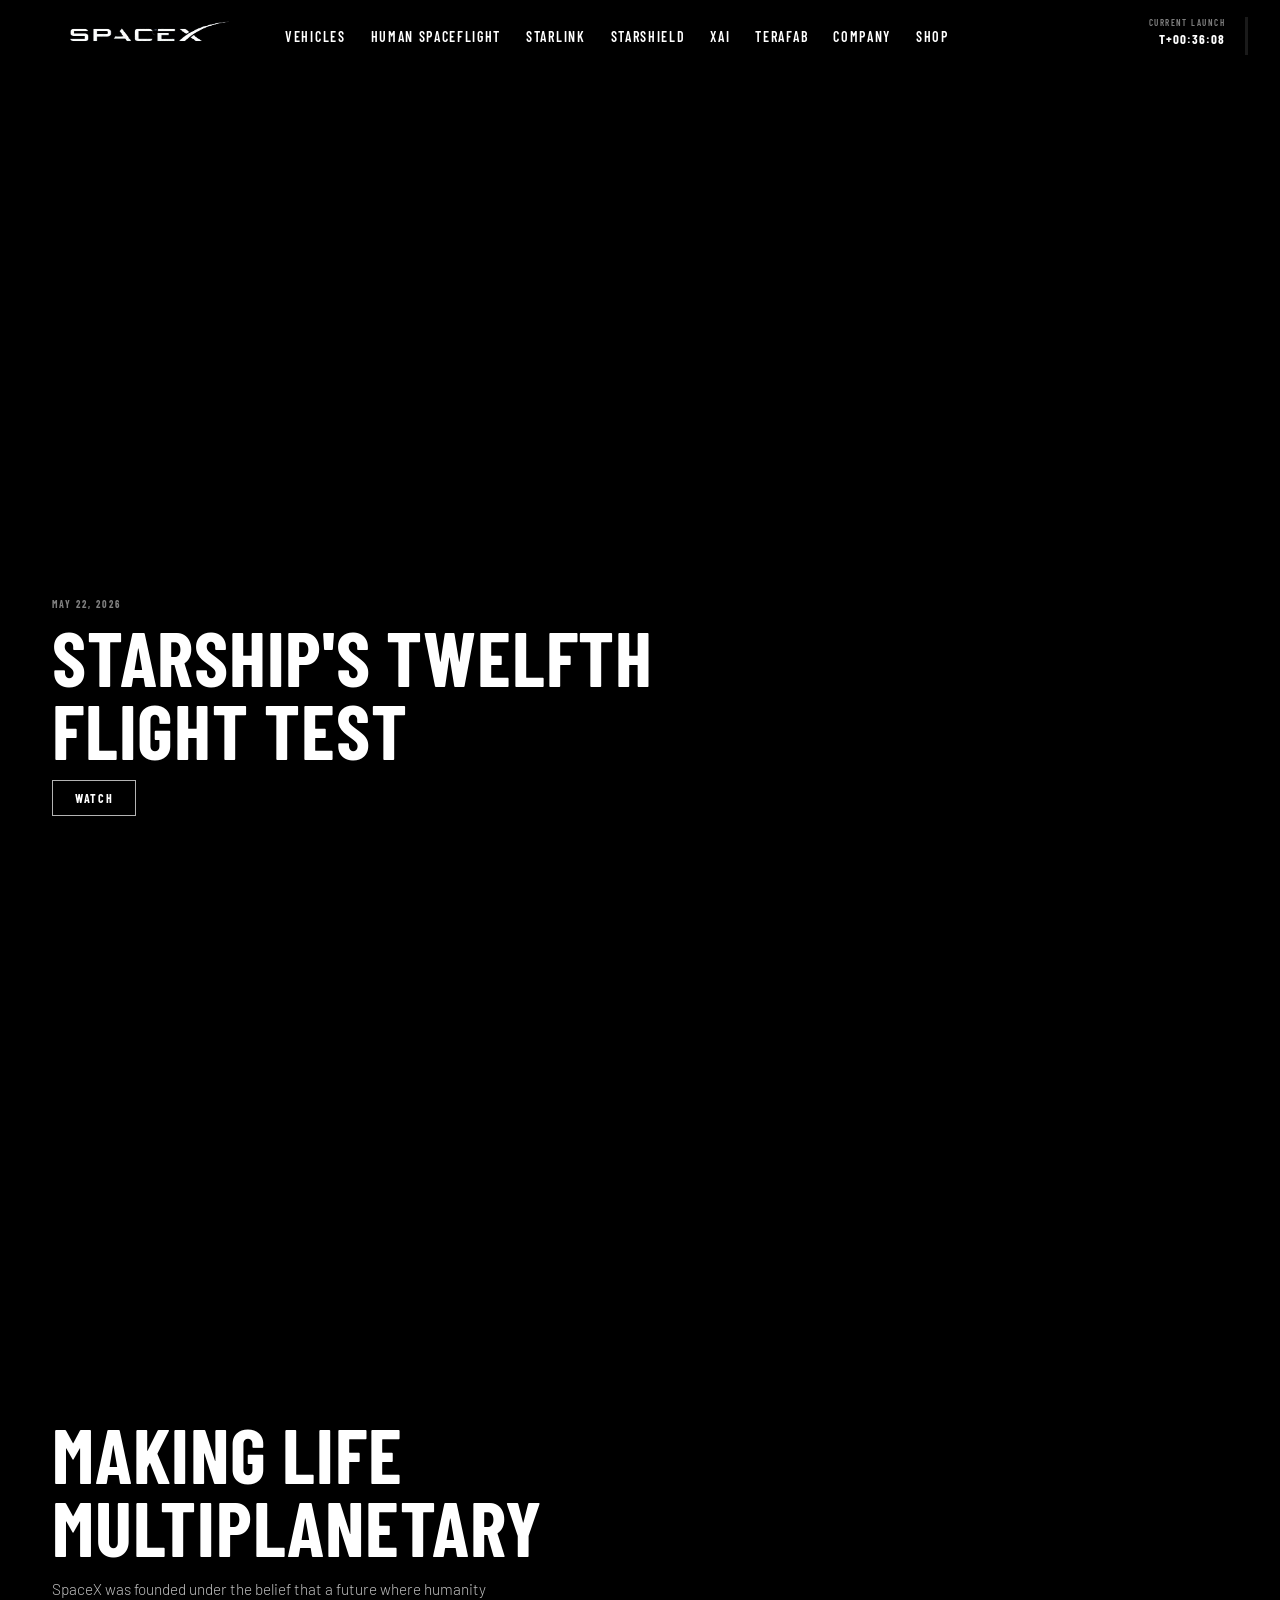
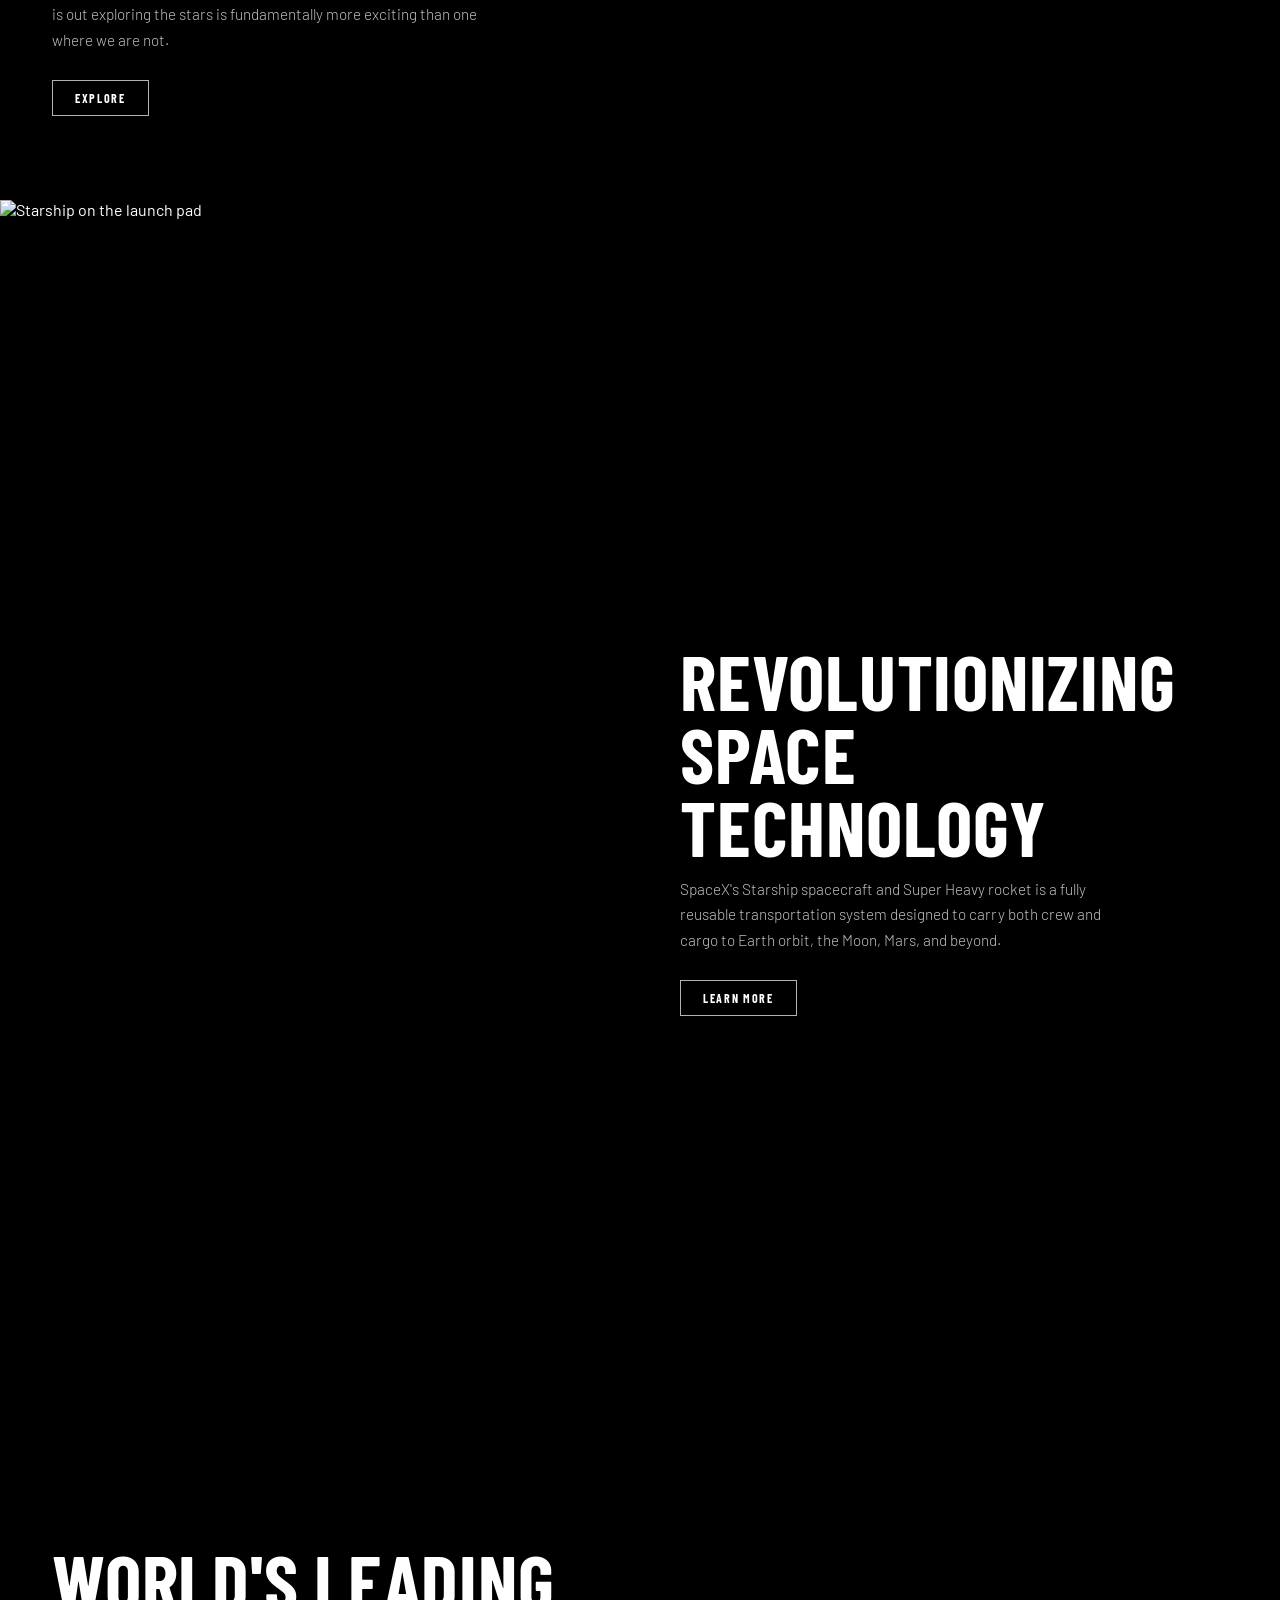
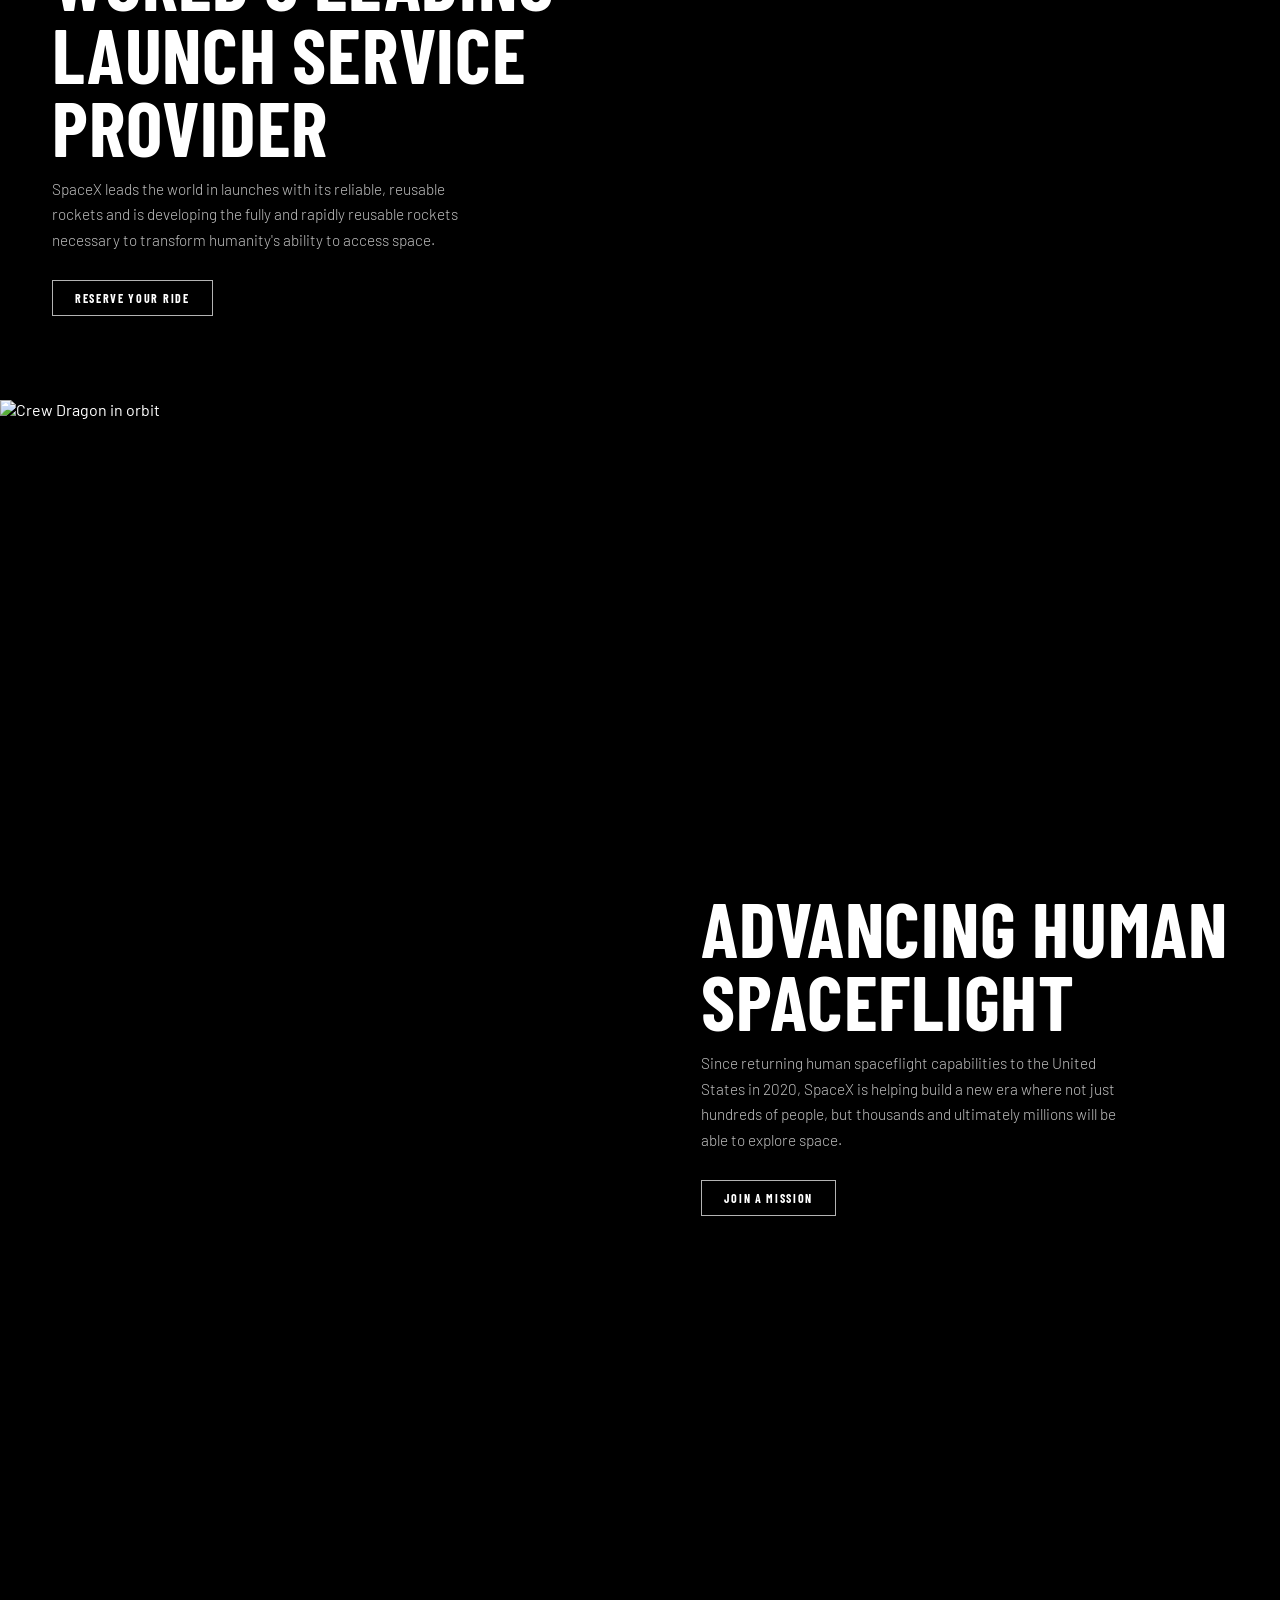
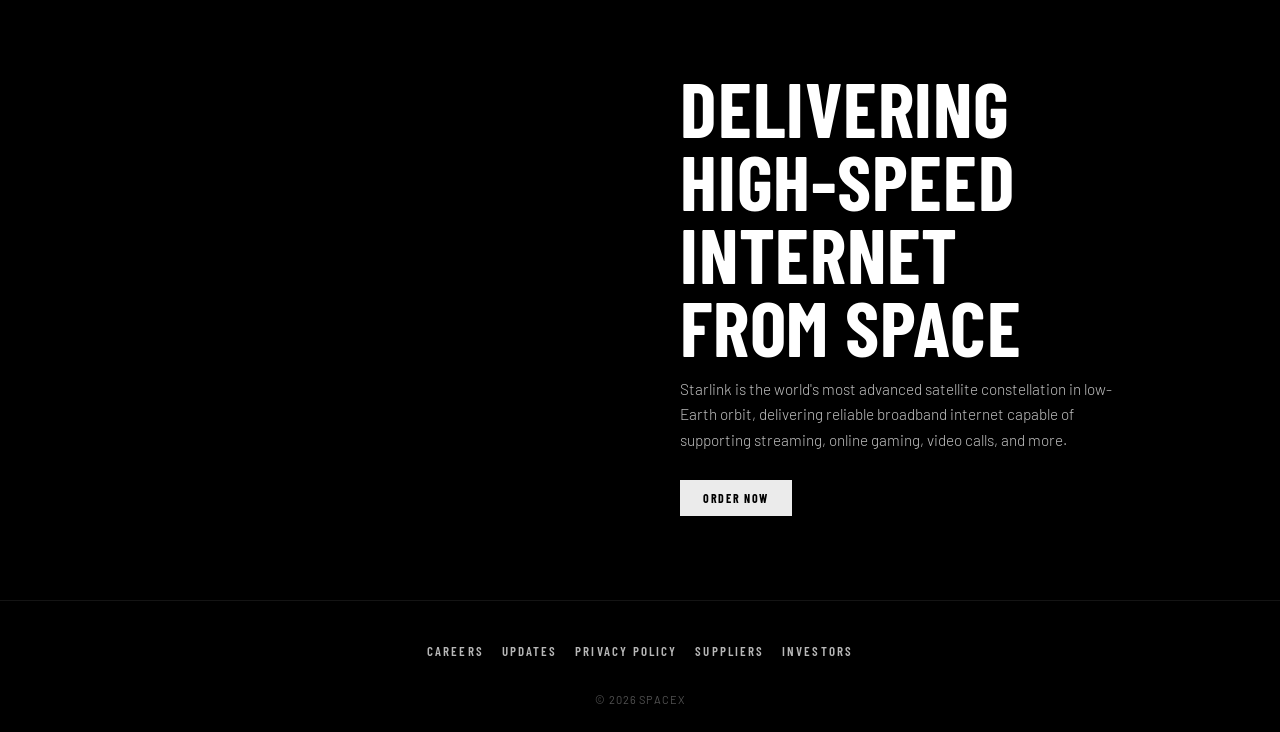
==== commit 5da0eef1: "feat: position section 5 (Advancing Human Spaceflight) content at top-right" ====
--- a/index.html
+++ b/index.html
@@ -113,7 +113,7 @@
     <img src="https://sxcontent9668.azureedge.us/cms-assets/assets/Revolutionizing_Space_Tech_Desktop_ec67ad03c2.jpg"
          alt="Starship on the launch pad" loading="lazy">
   </div>
-  <div class="section-content">
+  <div class="section-content top-right-content">
     <h2 class="section-title">Revolutionizing<br>Space Technology</h2>
     <p class="section-body">SpaceX's Starship spacecraft and Super Heavy rocket is a fully reusable transportation system designed to carry both crew and cargo to Earth orbit, the Moon, Mars, and beyond.</p>
     <div class="btn-group">
@@ -144,7 +144,7 @@
     <img src="https://sxcontent9668.azureedge.us/cms-assets/assets/Advancing_Human_Spaceflight_Desktop_61c8ba1c67.jpg"
          alt="Crew Dragon in orbit" loading="lazy">
   </div>
-  <div class="section-content">
+  <div class="section-content top-right-content">
     <h2 class="section-title">Advancing Human<br>Spaceflight</h2>
     <p class="section-body">Since returning human spaceflight capabilities to the United States in 2020, SpaceX is helping build a new era where not just hundreds of people, but thousands and ultimately millions will be able to explore space.</p>
     <div class="btn-group">
--- a/styles.css
+++ b/styles.css
@@ -67,6 +67,7 @@
   gap: 40px;
   flex: 1;
 }
+
 
 .nav-logo img {
   height: 120px;
@@ -407,6 +408,13 @@
   max-width: 600px;
 }
 
+/* TOP-RIGHT CONTENT POSITIONING */
+.top-right-content {
+  padding: 0 52px 84px 0 !important;
+  margin-left: auto;
+  max-width: 600px;
+}
+
 
 /* FOOTER */
 footer {
